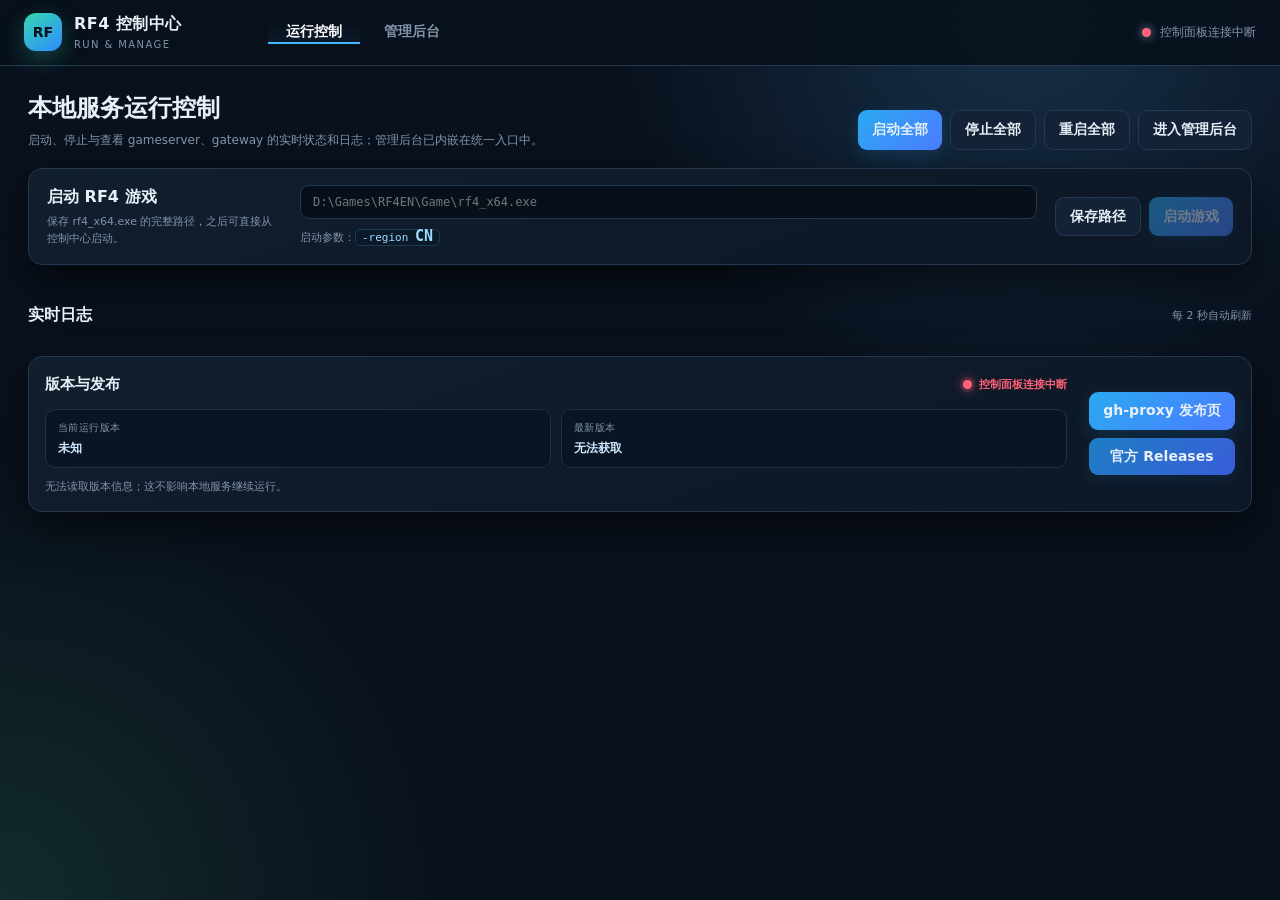
==== cmd/launcher/panel.html @ 3b02d95f "merge: 并入上游 origin/main@54e4fe1（v0.1.10 之后，299 提交） 上游新机制/官服口径优先，本地已验收改动保留： - 切鱼：删掉本地双实现，统一走上游材料槽扣鱼 +" ====
<!DOCTYPE html>
<html lang="zh-CN">
<head>
<meta charset="utf-8">
<meta name="viewport" content="width=device-width, initial-scale=1">
<title>RF4 控制中心</title>
<style>
:root{--bg:#09111d;--bg2:#0d1725;--panel:#111e2e;--panel2:#162638;--line:#24384f;--text:#e8f0f8;--muted:#8294aa;--accent:#42b8ff;--accent2:#37e2b0;--danger:#ff6178;--warn:#ffbb55;--ok:#54d98c;--shadow:0 18px 40px #0008}
*{box-sizing:border-box}html,body{height:100%}body{margin:0;overflow:hidden;background:radial-gradient(circle at 80% 0,#17314b 0,transparent 30%),radial-gradient(circle at 0 100%,#122b2a 0,transparent 28%),var(--bg);color:var(--text);font:14px/1.55 "Segoe UI","Microsoft YaHei",system-ui,sans-serif}
button{font:inherit;color:var(--text);cursor:pointer}.topbar{height:66px;display:flex;align-items:center;gap:24px;padding:0 24px;background:#08111ce8;border-bottom:1px solid var(--line);backdrop-filter:blur(16px);position:relative;z-index:2}.brand{display:flex;align-items:center;gap:12px;min-width:220px}.logo{width:38px;height:38px;border-radius:12px;background:linear-gradient(145deg,#35d7b0,#2f8cff);display:grid;place-items:center;font-weight:900;color:#06121d;box-shadow:0 8px 22px #35d7b044}.brand b{display:block;font-size:16px;letter-spacing:.03em}.brand span{display:block;color:var(--muted);font-size:10px;letter-spacing:.14em;text-transform:uppercase}.tabs{display:flex;align-items:center;gap:6px;align-self:stretch}.tabs button{border:0;border-bottom:2px solid transparent;background:transparent;color:var(--muted);padding:0 18px;font-weight:650}.tabs button:hover{color:var(--text);background:#122238}.tabs button.on{color:#fff;border-color:var(--accent);background:linear-gradient(180deg,transparent,#12223888)}.health{margin-left:auto;display:flex;align-items:center;gap:9px;color:var(--muted);font-size:12px}.dot{width:9px;height:9px;border-radius:50%;background:var(--danger);box-shadow:0 0 10px currentColor}.main{height:calc(100vh - 66px);min-height:0}.view{display:none;height:100%}.view.on{display:block}.control{overflow:auto;padding:24px 28px 48px}.hero{display:flex;justify-content:space-between;align-items:flex-end;gap:20px;margin-bottom:18px}.hero h1{font-size:24px;margin:0 0 4px}.hero p{margin:0;color:var(--muted);font-size:12px}.actions{display:flex;gap:8px;flex-wrap:wrap}.btn{border:1px solid var(--line);border-radius:9px;background:#132237;color:var(--text);text-decoration:none;padding:8px 14px;font-weight:650;transition:.16s}.btn:hover{border-color:var(--accent);transform:translateY(-1px)}.btn.pri{background:linear-gradient(135deg,#2aaaf1,#4b7bff);border:0;box-shadow:0 6px 18px #2aaaf12a}.btn.alt{background:linear-gradient(135deg,#1d7ec4,#3a5cd9);border:0;box-shadow:0 6px 18px #1d7ec422}.btn.bad{background:#3b1821;border-color:#6c2b3a;color:#ff9aac}.btn:disabled{opacity:.45;cursor:not-allowed;transform:none}.notice{margin:0 0 16px;padding:11px 14px;border:1px solid #70434b;border-radius:10px;background:#361a22;color:#ffc1cc}.grid{display:grid;grid-template-columns:repeat(3,minmax(0,1fr));gap:14px;margin-bottom:18px}.card{background:linear-gradient(160deg,var(--panel),var(--bg2));border:1px solid var(--line);border-radius:14px;padding:16px;box-shadow:var(--shadow)}.card-head{display:flex;align-items:center;justify-content:space-between;gap:10px}.card b{font-size:15px}.state{font-size:11px;padding:3px 9px;border-radius:999px;background:#26354a;color:#b8c8da}.state.running{background:#123a2e;color:var(--ok)}.state.starting,.state.backoff{background:#453515;color:var(--warn)}.state.stopped,.state.failed{background:#451c26;color:var(--danger)}.meta{color:var(--muted);font-size:11px;margin:8px 0 13px}.btns{display:flex;gap:6px}.btns button{flex:1;border:1px solid var(--line);background:#0a1421;border-radius:8px;padding:6px 8px;font-size:11px}.btns button:hover{border-color:var(--accent)}.logs-title{display:flex;justify-content:space-between;align-items:center;margin:20px 0 10px}.logs-title h2{font-size:16px;margin:0}.logs-title span{color:var(--muted);font-size:11px}.logs{display:grid;grid-template-columns:repeat(2,minmax(0,1fr));gap:12px}.log{min-width:0;background:#07101a;border:1px solid var(--line);border-radius:12px;overflow:hidden}.log h3{font-size:11px;color:var(--muted);padding:7px 10px;border-bottom:1px solid var(--line);font-family:Consolas,monospace}.log pre{height:220px;overflow:auto;padding:9px 10px;margin:0;font:11px/1.55 Consolas,monospace;white-space:pre-wrap;word-break:break-all;color:#b9c8d8}.game-launch{display:grid;grid-template-columns:minmax(180px,235px) minmax(0,1fr) auto;gap:12px 18px;align-items:center;margin-bottom:18px;padding:16px 18px}.game-copy h2{font-size:16px;margin:0 0 3px}.game-copy p{font-size:11px;color:var(--muted);margin:0}.game-editor{min-width:0;display:flex;flex-direction:column;gap:6px}.game-editor input{width:100%;background:#07101a;border:1px solid var(--line);border-radius:9px;color:var(--text);padding:9px 12px;font:12px Consolas,"Microsoft YaHei",monospace;outline:none}.game-editor input:focus{border-color:var(--accent);box-shadow:0 0 0 3px #42b8ff1e}.game-region{font-size:11px;color:var(--muted)}.game-region code{color:#9ed8ff;background:#0a1a29;border:1px solid #1d3b55;border-radius:5px;padding:1px 6px}.game-notice{grid-column:1/-1;padding:8px 11px;border-radius:8px;font-size:12px}.game-notice.ok{background:#123a2e;color:#6ff0b7;border:1px solid #1d5543}.game-notice.bad{background:#441d28;color:#ff91a1;border:1px solid #6b2a39}.admin-view{overflow:hidden;position:relative}.frame{display:none;width:100%;height:100%;border:0;background:#09111d}.frame.on{display:block}.admin-gate{position:absolute;inset:0;display:grid;place-items:center;padding:28px;background:radial-gradient(circle at 50% 15%,#17314b 0,transparent 34%),var(--bg)}.admin-gate.hidden{display:none}.gate-card{width:min(520px,100%);padding:30px;border:1px solid var(--line);border-radius:18px;background:linear-gradient(160deg,var(--panel),var(--bg2));box-shadow:var(--shadow);text-align:center}.gate-icon{width:58px;height:58px;margin:0 auto 16px;border-radius:18px;display:grid;place-items:center;background:#13283c;color:var(--accent);font-size:26px}.gate-card h2{margin:0 0 7px;font-size:20px}.gate-card p{margin:0 0 18px;color:var(--muted);font-size:13px}.muted{color:var(--muted)}.btns button.on{border-color:var(--accent2);color:var(--accent2);background:#0d2018;box-shadow:0 0 0 1px #37e2b055,0 0 14px #37e2b033}.state.hosts-local{background:#123a2e;color:var(--ok)}.state.hosts-official{background:#453515;color:var(--warn)}.state.hosts-unknown{background:#26354a;color:#b8c8da}.state.stale{background:#453515;color:var(--warn)}.card-stale{margin:-4px 0 12px;padding:7px 10px;border:1px solid #6b5320;border-radius:8px;background:#3a2b14;color:#ffd9a0;font-size:11px;line-height:1.55}.build{color:var(--muted);font-size:11px;margin:-4px 0 12px;font-family:Consolas,monospace;word-break:break-all}.build b{color:#9ed8ff;font-weight:650}.update-banner{display:flex;align-items:center;gap:12px;flex-wrap:wrap;margin:0 0 16px;padding:11px 14px;border:1px solid var(--accent);border-radius:10px;background:#0e2438;color:#bfe3ff;font-size:13px}.update-banner[hidden]{display:none}.update-banner.muted{border-color:var(--line);background:#101c2b;color:var(--muted)}.update-banner.warn{border-color:var(--warn);background:#3a2b14;color:#ffd9a0}.update-banner .update-actions{display:flex;gap:8px;margin-left:auto;align-items:center}.update-banner a{text-decoration:none;display:inline-block}#updateToast{position:fixed;right:20px;bottom:20px;z-index:50;max-width:380px;padding:14px 18px;border-radius:12px;background:#12283f;border:1px solid var(--accent);box-shadow:var(--shadow);color:#cfe9ff;font-size:13px;opacity:0;transform:translateY(8px);transition:.25s;pointer-events:none}#updateToast.on{opacity:1;transform:none}#updateToast.warn{border-color:var(--warn);background:#33270f;color:#ffd9a0}@media(max-width:980px){.brand{min-width:0}.brand span{display:none}.grid,.logs{grid-template-columns:1fr}.game-launch{grid-template-columns:1fr}.game-launch .actions{justify-content:flex-start}.control{padding:18px}.health span{display:none}.tabs button{padding:0 12px}.update-banner .update-actions{margin-left:0}}
</style>
<style>
.version-card{margin-top:18px;display:grid;grid-template-columns:minmax(0,1fr) auto;gap:22px;align-items:center}
.version-card .card-head{gap:14px}
.version-connection{display:inline-flex;align-items:center;gap:7px;font-size:11px;font-weight:650;color:var(--muted)}
.version-connection i{width:9px;height:9px;border-radius:50%;background:#65778d;box-shadow:0 0 0 3px #65778d1f;transition:.18s}
.version-connection.connected{color:var(--ok)}.version-connection.connected i{background:var(--ok);box-shadow:0 0 0 3px #54d98c22,0 0 10px #54d98c99}
.version-connection.checking{color:var(--warn)}.version-connection.checking i{background:var(--warn);box-shadow:0 0 0 3px #ffbb5522,0 0 10px #ffbb5599}
.version-connection.error{color:var(--danger)}.version-connection.error i{background:var(--danger);box-shadow:0 0 0 3px #ff617822,0 0 12px #ff6178cc}
.version-values{display:grid;grid-template-columns:repeat(2,minmax(0,1fr));gap:10px;margin-top:13px}
.version-value{min-width:0;padding:10px 12px;border:1px solid #1d3349;border-radius:10px;background:#091522}
.version-value span{display:block;color:var(--muted);font-size:10px;letter-spacing:.04em}
.version-value strong{display:block;margin-top:3px;overflow:hidden;text-overflow:ellipsis;white-space:nowrap;font:600 12px/1.5 Consolas,"Microsoft YaHei",monospace;color:#cfe9ff}
.version-note{margin-top:10px;color:var(--muted);font-size:11px;line-height:1.55}
.version-note.error{color:#ff9aac}.version-note.ok{color:#82dfb4}.version-note.checking{color:#e0be7c}
.version-links{display:flex;flex-direction:column;gap:8px;min-width:146px}.version-links a{text-align:center;text-decoration:none;white-space:nowrap}
@media(max-width:980px){.version-card{grid-template-columns:1fr}.version-links{flex-direction:row;flex-wrap:wrap}.version-links a{flex:1}.version-values{grid-template-columns:1fr}}
</style>
</head>
<body>
<header class="topbar">
  <div class="brand">
    <div class="logo">RF</div>
    <div><b>RF4 控制中心</b><span>Run &amp; Manage</span></div>
  </div>
  <nav class="tabs" role="tablist" aria-label="控制中心页面">
    <button id="tab-control" class="on" role="tab" aria-selected="true" onclick="showView('control')">运行控制</button>
    <button id="tab-admin" role="tab" aria-selected="false" onclick="showView('admin')">管理后台</button>
  </nav>
  <div class="health"><span class="dot" id="dot"></span><span id="healthText">正在读取服务状态…</span></div>
</header>

<main class="main">
  <section id="view-control" class="view control on" role="tabpanel">
    <div class="update-banner" id="updateBanner" hidden>
      <span id="updateText"></span>
      <span class="update-actions">
        <a class="btn pri" id="updateMirror" target="_blank" rel="noreferrer" hidden>加速下载</a>
        <a class="btn" id="updateDownload" target="_blank" rel="noreferrer" hidden>官方下载</a>
        <a class="btn" id="updatePreview" target="_blank" rel="noreferrer" hidden>最新预览版</a>
        <a class="btn" id="updateNotes" target="_blank" rel="noreferrer" hidden>更新说明</a>
        <button class="btn" id="updateDismissBtn" onclick="dismissUpdate()">本版本不再提醒</button>
      </span>
    </div>
    <div class="hero">
      <div>
        <h1>本地服务运行控制</h1>
        <p>启动、停止与查看 gameserver、gateway 的实时状态和日志；管理后台已内嵌在统一入口中。</p>
      </div>
      <div class="actions">
        <button class="btn pri" onclick="act('start','')">启动全部</button>
        <button class="btn" onclick="act('stop','')">停止全部</button>
        <button class="btn" onclick="act('restart','')">重启全部</button>
        <button class="btn" onclick="showView('admin')">进入管理后台</button>
      </div>
    </div>
    <div class="card game-launch">
      <div class="game-copy">
        <h2>启动 RF4 游戏</h2>
        <p>保存 rf4_x64.exe 的完整路径，之后可直接从控制中心启动。</p>
      </div>
      <div class="game-editor">
        <input id="gamePath" type="text" spellcheck="false" placeholder="D:\Games\RF4EN\Game\rf4_x64.exe" oninput="markGamePathDirty()" onkeydown="if(event.key==='Enter') saveGamePath()">
        <div class="game-region">启动参数：<code>-region <b id="gameRegion">CN</b></code></div>
      </div>
      <div class="actions">
        <button class="btn" id="gameSaveBtn" onclick="saveGamePath()">保存路径</button>
        <button class="btn pri" id="gameLaunchBtn" onclick="launchGame()" disabled>启动游戏</button>
      </div>
      <div class="game-notice" id="gameNotice" hidden></div>
    </div>
    <div id="lastError" class="notice" hidden></div>
    <div class="grid" id="cards"></div>
    <div class="logs-title"><h2>实时日志</h2><span>每 2 秒自动刷新</span></div>
    <div class="logs" id="logs"></div>
    <div class="card version-card" id="versionCard">
      <div>
        <div class="card-head">
          <b>版本与发布</b>
          <span class="version-connection" id="versionConnection"><i></i><span id="versionConnectionText">等待检测</span></span>
        </div>
        <div class="version-values">
          <div class="version-value"><span>当前运行版本</span><strong id="currentVersion">读取中…</strong></div>
          <div class="version-value"><span>最新版本</span><strong id="latestVersion">读取中…</strong></div>
        </div>
        <div class="version-note" id="versionNote">正在读取版本信息…</div>
      </div>
      <div class="version-links">
        <a class="btn pri" href="https://gh-proxy.com/https://github.com/OpenFisherCommunity/rf4_server_simulator/releases" target="_blank" rel="noreferrer">gh-proxy 发布页</a>
        <a class="btn alt" href="https://github.com/OpenFisherCommunity/rf4_server_simulator/releases" target="_blank" rel="noreferrer">官方 Releases</a>
      </div>
    </div>
  </section>

  <section id="view-admin" class="view admin-view" role="tabpanel">
    <div class="admin-gate" id="adminGate">
      <div class="gate-card">
        <div class="gate-icon">▣</div>
        <h2 id="gateTitle">管理后台尚未就绪</h2>
        <p id="gateText">正在读取管理后台初始化状态…</p>
        <button id="gateStart" class="btn pri" onclick="retryAdmin()" disabled>重试初始化</button>
      </div>
    </div>
    <iframe id="adminFrame" class="frame" title="RF4 管理后台" src="about:blank"></iframe>
  </section>
</main>

<script>
const NAMES = ["gameserver","gateway"];
const logState = {};
let logsReady = false;
let lastStatus = null;
let gamePathDirty = false;
let currentView = location.hash === "#admin" ? "admin" : "control";

function showView(name, updateHash=true){
  if(name !== "admin") name = "control";
  currentView = name;
  document.getElementById("view-control").classList.toggle("on", name === "control");
  document.getElementById("view-admin").classList.toggle("on", name === "admin");
  document.getElementById("tab-control").classList.toggle("on", name === "control");
  document.getElementById("tab-admin").classList.toggle("on", name === "admin");
  document.getElementById("tab-control").setAttribute("aria-selected", String(name === "control"));
  document.getElementById("tab-admin").setAttribute("aria-selected", String(name === "admin"));
  if(updateHash){
    const hash = name === "admin" ? "#admin" : "#control";
    if(location.hash !== hash) history.replaceState(null, "", hash);
  }
  syncAdminFrame();
}

async function refresh(){
  try{
    const st = await (await fetch("/api/status", {cache:"no-store"})).json();
    lastStatus = st;
    renderStatus(st);
    if(!logsReady){ renderLogs(); logsReady = true; }
    if(currentView === "control") for(const n of NAMES) pullLogs(n);
    syncAdminFrame();
  }catch(e){
    lastStatus = null;
    renderOffline();
  }
}

function renderStatus(st){
  renderVersionCard(st);
  renderUpdate(st.update);
  renderGameConfig(st);
  renderHosts(st);
  const procs = st.procs || [];
  const running = procs.filter(p => p.state === "running").length;
  setHealth(running, procs.length || 2);
  const err = document.getElementById("lastError");
  if(st.last_error){ err.hidden = false; err.textContent = "最近错误：" + st.last_error; }
  else err.hidden = true;
  let cards = document.getElementById("cards");
  if(!procs.length){
    cards.innerHTML = '<div class="card"><b>服务初始化中</b><div class="meta">首跑正在导入数据库和静态配置，请稍候。</div></div>' + hostsCard();
    renderHosts(st);
    return;
  }
  cards.innerHTML = procs.map(p => {
    const cls = ["running","starting","backoff","stopped","failed"].includes(p.state) ? p.state : "stopped";
    const zh = {running:"运行中",starting:"启动中",backoff:"等待重启",stopped:"已停止",failed:"失败"}[p.state] || p.state;
    return `<div class="card"><div class="card-head"><b>${p.name}</b><span class="state ${cls}">${zh}</span></div>
      <div class="meta">PID ${p.pid || "-"} · 重启 ${p.restarts || 0} 次 · 运行 ${Math.floor(p.uptime_s || 0)}s</div>
      <div class="build">自报版本 <b>${buildText(p)}</b></div>
      ${p.exe_changed ? `<div class="card-stale">⚠ 磁盘上的 ${p.name}.exe 已被替换，当前运行的仍是启动时那份；重启后才会切到新构建。</div>` : ""}
      <div class="btns"><button onclick="act('start','${p.name}')">启动</button><button onclick="act('stop','${p.name}')">停止</button><button onclick="act('restart','${p.name}')">重启</button></div></div>`;
  }).join("") + hostsCard();
  renderHosts(st);
}

// buildText 渲染子进程通过 /metrics 自报的构建身份。
// 读不到时明确写「未知」——「读不到」本身就是要暴露的信息，
// 不能反过来显示成「版本正常」。
function buildText(p){
  const b = p.running_build;
  if(!b || !b.version) return "未知";
  const src = b.source && b.source !== "unknown" ? " · " + shortSource(b.source) : "";
  return b.version + src;
}

// shortSource 把检出目录压成最后两段，避免面板被长路径撑破。
function shortSource(path){
  const parts = String(path).split(/[\\/]+/).filter(Boolean);
  return parts.slice(-2).join("/") || String(path);
}

function hostsCard(){
  return `<div class="card"><div class="card-head"><b>hosts 指向</b><span class="state hosts-unknown" id="hostsState">读取中…</span></div>
    <div class="meta">切换 api.rf4game.ru/com 的解析，游戏重新登录后生效。</div>
    <div class="btns"><button id="hostsLocalBtn" onclick="setHosts('local')">本地服务器</button><button id="hostsOfficialBtn" onclick="setHosts('official')">官方服务器</button></div></div>`;
}

// ---- 版本与发布卡片（只读信息，不参与本地服务操作）----
function formatVersionTime(value){
  if(!value) return "";
  const d = new Date(value);
  return Number.isNaN(d.getTime()) ? value : d.toLocaleString("zh-CN", {hour12:false});
}

function renderVersionCard(st){
  const currentEl = document.getElementById("currentVersion");
  const latestEl = document.getElementById("latestVersion");
  const connection = document.getElementById("versionConnection");
  const connectionText = document.getElementById("versionConnectionText");
  const note = document.getElementById("versionNote");
  if(!currentEl || !latestEl || !connection || !connectionText || !note) return;

  const offline = !st;
  const u = st && st.update;
  const health = st && st.update_status;
  const current = (st && st.current_version) || "未知";
  const latest = (u && u.latest_version) || "";
  note.removeAttribute("title");
  currentEl.textContent = current;
  currentEl.title = current;
  latestEl.textContent = latest || "读取中…";
  latestEl.title = latest;

  let mode = "waiting";
  let label = "等待检测";
  let noteText = "启动后会在后台检测最新版本，不影响本地服务操作。";
  let noteClass = "";

  if(offline){
    mode = "error";
    label = "控制面板连接中断";
    noteText = "无法读取版本信息；这不影响本地服务继续运行。";
  }else if(health && health.checking){
    mode = "checking";
    label = "正在检测";
    noteText = "正在连接更新服务器，服务启停、日志和其他功能不受影响。";
  }else if(health && health.connected){
    mode = "connected";
    label = "已连接";
    if(u && u.available){
      const channel = u.channel === "preview" ? "预览版" : u.channel === "stable" ? "正式版" : "版本";
      noteText = `发现${channel}新版本，可继续使用当前版本，或前往发布页下载。`;
    }else{
      noteText = u ? "当前已是最新版本。" : "更新服务已连接。";
    }
    if(health.checked_at) noteText += ` 检测时间：${formatVersionTime(health.checked_at)}`;
    noteClass = "ok";
  }else if(health && health.error){
    mode = "error";
    label = "连接失败";
    noteText = latest
      ? "连接失败，显示上次成功检测到的最新版本；不影响启动、停止、日志等本地功能，后台会自动重试。"
      : "无法连接更新服务器，暂时获取不到最新版本；不影响启动、停止、日志等本地功能，后台会自动重试。";
    note.title = health.error;
    noteClass = "error";
  }else if(u){
    // 兼容旧版 /api/status：只有 update 结果、没有检测健康状态时按已连接处理。
    mode = "connected";
    label = "已连接";
    noteText = u.available ? "发现新版本，可前往发布页下载。" : "当前已是最新版本。";
    noteClass = "ok";
  }

  if(!latest) latestEl.textContent = mode === "connected" ? "暂无发布信息" : mode === "error" ? "无法获取" : "读取中…";
  connection.className = "version-connection " + mode;
  connectionText.textContent = label;
  note.className = "version-note " + noteClass;
  note.textContent = noteText;
}

// ---- 版本更新提示（数据来自 /api/status.update，由 launcher 后台检测）----
let updatePopped = false;

function renderUpdate(u){
  const el = document.getElementById("updateBanner");
  if(!u || !u.available){ el.hidden = true; return; }
  el.hidden = false;
  el.classList.toggle("muted", u.channel === "preview" && !u.forced);
  el.classList.toggle("warn", !!u.forced);
  document.getElementById("updateText").textContent = u.forced
    ? `当前版本过旧（${u.current_version}），建议尽快升级到 ${u.latest_version}`
    : `发现新版本 ${u.latest_version}（当前 ${u.current_version}）`;
  const safe = v => typeof v === "string" && (v.startsWith("https://github.com/") || v.startsWith("https://gh-proxy.com/https://github.com/")) ? v : "";
  const setLink = (id, url, label) => {
    const a = document.getElementById(id);
    if(!a) return;
    if(safe(url)){ a.href = url; if(label) a.textContent = label; a.hidden = false; } else { a.removeAttribute("href"); a.hidden = true; }
  };
  setLink("updateMirror", u.download_mirror_url, "加速下载");
  setLink("updateDownload", u.download_url, "官方下载");
  // preview 用户自身就在 preview 通道，不重复给"最新预览版"入口。
  setLink("updatePreview", u.channel === "preview" ? "" : u.preview_download_mirror,
    u.preview_version ? `最新预览版 ${u.preview_version}` : "最新预览版");
  setLink("updateNotes", u.notes_url);
  document.getElementById("updateDismissBtn").hidden = !!u.forced;
  if(!updatePopped){
    updatePopped = true;
    showUpdateToast(u.forced
      ? `发现重要更新：${u.latest_version}，当前 ${u.current_version}，建议尽快升级`
      : `发现新版本 ${u.latest_version}，点击控制中心横幅查看详情`);
  }
}

function showUpdateToast(text){
  let t = document.getElementById("updateToast");
  if(!t){
    t = document.createElement("div");
    t.id = "updateToast";
    document.body.appendChild(t);
  }
  const st = lastStatus && lastStatus.update;
  t.classList.toggle("warn", !!(st && st.forced));
  t.textContent = text;
  t.classList.add("on");
  clearTimeout(t._timer);
  t._timer = setTimeout(() => t.classList.remove("on"), 12000);
}

async function dismissUpdate(){
  const st = lastStatus && lastStatus.update;
  if(!st || !st.latest_version) return;
  try{
    const r = await fetch("/api/update/dismiss", {
      method:"POST",
      headers:{"Content-Type":"application/json"},
      body:JSON.stringify({version:st.latest_version})
    });
    if(!r.ok) throw new Error(await readAPIError(r, "操作失败"));
    await refresh();
  }catch(e){
    alert(e.message || String(e));
  }
}

function renderHosts(st){
  const mode = (st && st.hosts) || "unknown";
  const el = document.getElementById("hostsState");
  if(!el) return;
  el.textContent = {local:"本地服务器",official:"官方服务器",unknown:"未知"}[mode];
  el.className = "state hosts-" + mode;
  const lb = document.getElementById("hostsLocalBtn"), ob = document.getElementById("hostsOfficialBtn");
  if(lb) lb.classList.toggle("on", mode === "local");
  if(ob) ob.classList.toggle("on", mode === "official");
}

async function setHosts(mode){
  const btns = [document.getElementById("hostsLocalBtn"), document.getElementById("hostsOfficialBtn")];
  btns.forEach(b => b.disabled = true);
  try{
    const r = await fetch(`/api/hosts?mode=${mode}`, {method:"POST"});
    if(!r.ok) throw new Error(await readAPIError(r, "切换失败"));
    await refresh();
  }catch(e){
    alert(e.message || String(e));
  }finally{
    btns.forEach(b => b.disabled = false);
  }
}

function renderOffline(){
  document.getElementById("healthText").textContent = "控制面板连接中断";
  document.getElementById("dot").style.background = "var(--danger)";
  renderVersionCard(null);
}

function setHealth(running, total){
  const dot = document.getElementById("dot");
  dot.style.background = running === total && total > 0 ? "var(--ok)" : running > 0 ? "var(--warn)" : "var(--danger)";
  document.getElementById("healthText").textContent = running === total && total > 0 ? "全部服务运行中" : `${running}/${total} 服务运行中`;
}

function renderGameConfig(st){
  const input = document.getElementById("gamePath");
  if(!gamePathDirty && document.activeElement !== input){
    input.value = st.game_path || "";
  }
  document.getElementById("gameRegion").textContent = st.game_region || "CN";
  updateGameButtons();
}

function markGamePathDirty(){
  gamePathDirty = true;
  updateGameButtons();
}

function updateGameButtons(){
  const input = document.getElementById("gamePath");
  const launch = document.getElementById("gameLaunchBtn");
  if(launch) launch.disabled = !input || !input.value.trim();
}

function setGameNotice(message, type=""){
  const el = document.getElementById("gameNotice");
  if(!message){ el.hidden = true; el.textContent = ""; el.className = "game-notice"; return; }
  el.hidden = false;
  el.textContent = message;
  el.className = "game-notice " + type;
}

async function readAPIError(r, fallback){
  try{ return (await r.json()).error || fallback; }catch(e){ return fallback; }
}

async function saveGamePath(silent=false){
  const input = document.getElementById("gamePath");
  const path = input.value.trim();
  if(!path){
    setGameNotice("请先填写 rf4_x64.exe 的完整路径", "bad");
    return false;
  }
  const saveBtn = document.getElementById("gameSaveBtn");
  saveBtn.disabled = true;
  try{
    const r = await fetch("/api/game/config", {
      method:"POST",
      headers:{"Content-Type":"application/json"},
      body:JSON.stringify({path})
    });
    if(!r.ok) throw new Error(await readAPIError(r, "保存失败"));
    const data = await r.json();
    input.value = data.path;
    document.getElementById("gameRegion").textContent = data.region || "CN";
    gamePathDirty = false;
    if(!silent) setGameNotice("路径已保存到配置文件", "ok");
    return true;
  }catch(e){
    setGameNotice(e.message || String(e), "bad");
    return false;
  }finally{
    saveBtn.disabled = false;
    updateGameButtons();
  }
}

async function launchGame(){
  const launchBtn = document.getElementById("gameLaunchBtn");
  launchBtn.disabled = true;
  const oldText = launchBtn.textContent;
  launchBtn.textContent = "启动中…";
  try{
    if(gamePathDirty && !(await saveGamePath(true))) return;
    const r = await fetch("/api/game/launch", {
      method:"POST",
      headers:{"Content-Type":"application/json"},
      body:"{}"
    });
    if(!r.ok) throw new Error(await readAPIError(r, "启动失败"));
    const data = await r.json();
    setGameNotice(`已启动 rf4_x64.exe（-region ${data.region || "CN"}）`, "ok");
  }catch(e){
    setGameNotice(e.message || String(e), "bad");
  }finally{
    launchBtn.textContent = oldText;
    updateGameButtons();
  }
}

function syncAdminFrame(){
  const frame = document.getElementById("adminFrame");
  const gate = document.getElementById("adminGate");
  const title = document.getElementById("gateTitle");
  const text = document.getElementById("gateText");
  const start = document.getElementById("gateStart");
  const ready = !!(lastStatus && lastStatus.admin_ready);
  if(ready){
    gate.classList.add("hidden");
    frame.classList.add("on");
    if(frame.dataset.loaded !== "1"){
      frame.dataset.loaded = "1";
      frame.src = "/admin/";
    }
    return;
  }
  if(frame.dataset.loaded === "1"){
    frame.dataset.loaded = "0";
    frame.src = "about:blank";
  }
  gate.classList.remove("hidden");
  frame.classList.remove("on");
  start.textContent = "重试初始化";
  if(!lastStatus){
    title.textContent = "正在连接控制面板";
    text.textContent = "读取状态后会自动加载内嵌管理后台。";
    start.disabled = true;
    return;
  }
  if(lastStatus.admin_error){
    title.textContent = "管理后台初始化失败";
    text.textContent = lastStatus.admin_error;
    start.disabled = false;
    return;
  }
  title.textContent = "管理后台正在初始化";
  text.textContent = "数据库迁移和管理员凭据同步完成后会自动加载。";
  start.disabled = true;
}

function renderLogs(){
  const root = document.getElementById("logs");
  root.innerHTML = NAMES.map(n => `<div class="log"><h3>${n}.log</h3><pre id="log-${n}"></pre></div>`).join("");
  NAMES.forEach(n => { logState[n] = {next:0, el:document.getElementById("log-"+n)}; });
}

async function pullLogs(name){
  const slot = logState[name];
  if(!slot) return;
  try{
    const r = await (await fetch(`/api/logs?name=${name}&since=${slot.next}`, {cache:"no-store"})).json();
    if(r.lines && r.lines.length){
      slot.el.textContent = (slot.el.textContent + "\n" + r.lines.join("\n")).split("\n").slice(-400).join("\n");
      slot.el.scrollTop = slot.el.scrollHeight;
    }
    slot.next = r.next || slot.next;
  }catch(e){}
}

async function act(action, name){
  try{
    const r = await fetch(`/api/${action}?name=${encodeURIComponent(name)}`, {method:"POST"});
    if(!r.ok){
      let msg = "操作失败";
      try{ msg = (await r.json()).error || msg; }catch(e){}
      throw new Error(msg);
    }
    setTimeout(refresh, 500);
  }catch(e){
    alert(e.message || String(e));
  }
}

async function retryAdmin(){
  const btn = document.getElementById("gateStart");
  btn.disabled = true;
  btn.textContent = "初始化中…";
  try{
    const r = await fetch("/api/admin/retry", {method:"POST"});
    if(!r.ok){
      let msg = "初始化失败";
      try{ msg = (await r.json()).error || msg; }catch(e){}
      throw new Error(msg);
    }
    await refresh();
  }catch(e){
    alert(e.message || String(e));
  }finally{
    btn.textContent = "重试初始化";
    syncAdminFrame();
  }
}

window.addEventListener("hashchange", () => showView(location.hash === "#admin" ? "admin" : "control", false));
showView(currentView, false);
refresh();
setInterval(refresh, 2000);
</script>
</body>
</html>
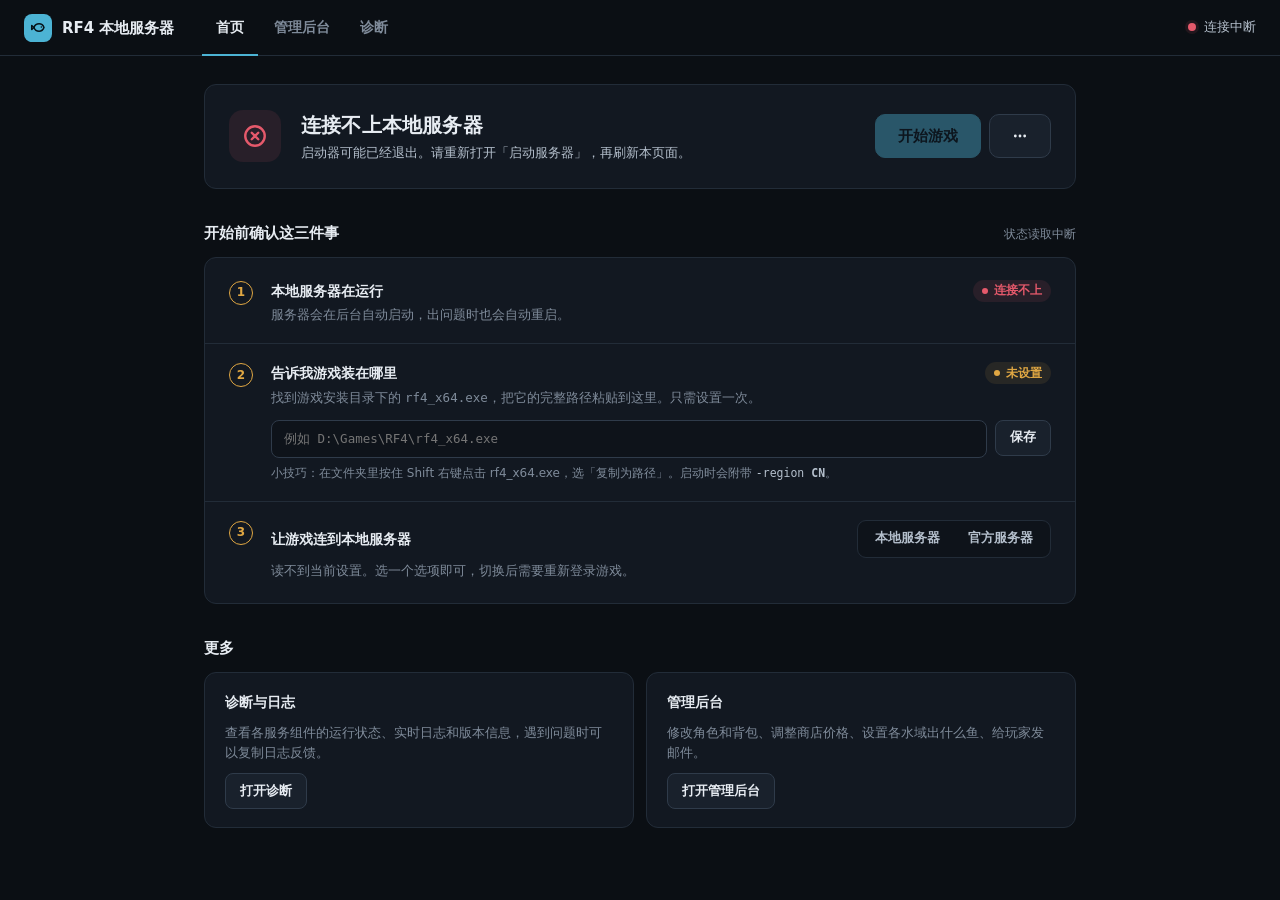
==== commit 075cbf6f: "merge: 合入上游 v0.1.11（本地定制为主，只补缺漏） 上游正式版 v0.1.11（tag 指向 fb74b91，2026-11-23 快照），共 83 个提交并入。  冲突处理： - in" ====
--- a/cmd/launcher/panel.html
+++ b/cmd/launcher/panel.html
@@ -3,154 +3,451 @@
 <head>
 <meta charset="utf-8">
 <meta name="viewport" content="width=device-width, initial-scale=1">
-<title>RF4 控制中心</title>
+<title>RF4 本地服务器</title>
 <style>
-:root{--bg:#09111d;--bg2:#0d1725;--panel:#111e2e;--panel2:#162638;--line:#24384f;--text:#e8f0f8;--muted:#8294aa;--accent:#42b8ff;--accent2:#37e2b0;--danger:#ff6178;--warn:#ffbb55;--ok:#54d98c;--shadow:0 18px 40px #0008}
-*{box-sizing:border-box}html,body{height:100%}body{margin:0;overflow:hidden;background:radial-gradient(circle at 80% 0,#17314b 0,transparent 30%),radial-gradient(circle at 0 100%,#122b2a 0,transparent 28%),var(--bg);color:var(--text);font:14px/1.55 "Segoe UI","Microsoft YaHei",system-ui,sans-serif}
-button{font:inherit;color:var(--text);cursor:pointer}.topbar{height:66px;display:flex;align-items:center;gap:24px;padding:0 24px;background:#08111ce8;border-bottom:1px solid var(--line);backdrop-filter:blur(16px);position:relative;z-index:2}.brand{display:flex;align-items:center;gap:12px;min-width:220px}.logo{width:38px;height:38px;border-radius:12px;background:linear-gradient(145deg,#35d7b0,#2f8cff);display:grid;place-items:center;font-weight:900;color:#06121d;box-shadow:0 8px 22px #35d7b044}.brand b{display:block;font-size:16px;letter-spacing:.03em}.brand span{display:block;color:var(--muted);font-size:10px;letter-spacing:.14em;text-transform:uppercase}.tabs{display:flex;align-items:center;gap:6px;align-self:stretch}.tabs button{border:0;border-bottom:2px solid transparent;background:transparent;color:var(--muted);padding:0 18px;font-weight:650}.tabs button:hover{color:var(--text);background:#122238}.tabs button.on{color:#fff;border-color:var(--accent);background:linear-gradient(180deg,transparent,#12223888)}.health{margin-left:auto;display:flex;align-items:center;gap:9px;color:var(--muted);font-size:12px}.dot{width:9px;height:9px;border-radius:50%;background:var(--danger);box-shadow:0 0 10px currentColor}.main{height:calc(100vh - 66px);min-height:0}.view{display:none;height:100%}.view.on{display:block}.control{overflow:auto;padding:24px 28px 48px}.hero{display:flex;justify-content:space-between;align-items:flex-end;gap:20px;margin-bottom:18px}.hero h1{font-size:24px;margin:0 0 4px}.hero p{margin:0;color:var(--muted);font-size:12px}.actions{display:flex;gap:8px;flex-wrap:wrap}.btn{border:1px solid var(--line);border-radius:9px;background:#132237;color:var(--text);text-decoration:none;padding:8px 14px;font-weight:650;transition:.16s}.btn:hover{border-color:var(--accent);transform:translateY(-1px)}.btn.pri{background:linear-gradient(135deg,#2aaaf1,#4b7bff);border:0;box-shadow:0 6px 18px #2aaaf12a}.btn.alt{background:linear-gradient(135deg,#1d7ec4,#3a5cd9);border:0;box-shadow:0 6px 18px #1d7ec422}.btn.bad{background:#3b1821;border-color:#6c2b3a;color:#ff9aac}.btn:disabled{opacity:.45;cursor:not-allowed;transform:none}.notice{margin:0 0 16px;padding:11px 14px;border:1px solid #70434b;border-radius:10px;background:#361a22;color:#ffc1cc}.grid{display:grid;grid-template-columns:repeat(3,minmax(0,1fr));gap:14px;margin-bottom:18px}.card{background:linear-gradient(160deg,var(--panel),var(--bg2));border:1px solid var(--line);border-radius:14px;padding:16px;box-shadow:var(--shadow)}.card-head{display:flex;align-items:center;justify-content:space-between;gap:10px}.card b{font-size:15px}.state{font-size:11px;padding:3px 9px;border-radius:999px;background:#26354a;color:#b8c8da}.state.running{background:#123a2e;color:var(--ok)}.state.starting,.state.backoff{background:#453515;color:var(--warn)}.state.stopped,.state.failed{background:#451c26;color:var(--danger)}.meta{color:var(--muted);font-size:11px;margin:8px 0 13px}.btns{display:flex;gap:6px}.btns button{flex:1;border:1px solid var(--line);background:#0a1421;border-radius:8px;padding:6px 8px;font-size:11px}.btns button:hover{border-color:var(--accent)}.logs-title{display:flex;justify-content:space-between;align-items:center;margin:20px 0 10px}.logs-title h2{font-size:16px;margin:0}.logs-title span{color:var(--muted);font-size:11px}.logs{display:grid;grid-template-columns:repeat(2,minmax(0,1fr));gap:12px}.log{min-width:0;background:#07101a;border:1px solid var(--line);border-radius:12px;overflow:hidden}.log h3{font-size:11px;color:var(--muted);padding:7px 10px;border-bottom:1px solid var(--line);font-family:Consolas,monospace}.log pre{height:220px;overflow:auto;padding:9px 10px;margin:0;font:11px/1.55 Consolas,monospace;white-space:pre-wrap;word-break:break-all;color:#b9c8d8}.game-launch{display:grid;grid-template-columns:minmax(180px,235px) minmax(0,1fr) auto;gap:12px 18px;align-items:center;margin-bottom:18px;padding:16px 18px}.game-copy h2{font-size:16px;margin:0 0 3px}.game-copy p{font-size:11px;color:var(--muted);margin:0}.game-editor{min-width:0;display:flex;flex-direction:column;gap:6px}.game-editor input{width:100%;background:#07101a;border:1px solid var(--line);border-radius:9px;color:var(--text);padding:9px 12px;font:12px Consolas,"Microsoft YaHei",monospace;outline:none}.game-editor input:focus{border-color:var(--accent);box-shadow:0 0 0 3px #42b8ff1e}.game-region{font-size:11px;color:var(--muted)}.game-region code{color:#9ed8ff;background:#0a1a29;border:1px solid #1d3b55;border-radius:5px;padding:1px 6px}.game-notice{grid-column:1/-1;padding:8px 11px;border-radius:8px;font-size:12px}.game-notice.ok{background:#123a2e;color:#6ff0b7;border:1px solid #1d5543}.game-notice.bad{background:#441d28;color:#ff91a1;border:1px solid #6b2a39}.admin-view{overflow:hidden;position:relative}.frame{display:none;width:100%;height:100%;border:0;background:#09111d}.frame.on{display:block}.admin-gate{position:absolute;inset:0;display:grid;place-items:center;padding:28px;background:radial-gradient(circle at 50% 15%,#17314b 0,transparent 34%),var(--bg)}.admin-gate.hidden{display:none}.gate-card{width:min(520px,100%);padding:30px;border:1px solid var(--line);border-radius:18px;background:linear-gradient(160deg,var(--panel),var(--bg2));box-shadow:var(--shadow);text-align:center}.gate-icon{width:58px;height:58px;margin:0 auto 16px;border-radius:18px;display:grid;place-items:center;background:#13283c;color:var(--accent);font-size:26px}.gate-card h2{margin:0 0 7px;font-size:20px}.gate-card p{margin:0 0 18px;color:var(--muted);font-size:13px}.muted{color:var(--muted)}.btns button.on{border-color:var(--accent2);color:var(--accent2);background:#0d2018;box-shadow:0 0 0 1px #37e2b055,0 0 14px #37e2b033}.state.hosts-local{background:#123a2e;color:var(--ok)}.state.hosts-official{background:#453515;color:var(--warn)}.state.hosts-unknown{background:#26354a;color:#b8c8da}.state.stale{background:#453515;color:var(--warn)}.card-stale{margin:-4px 0 12px;padding:7px 10px;border:1px solid #6b5320;border-radius:8px;background:#3a2b14;color:#ffd9a0;font-size:11px;line-height:1.55}.build{color:var(--muted);font-size:11px;margin:-4px 0 12px;font-family:Consolas,monospace;word-break:break-all}.build b{color:#9ed8ff;font-weight:650}.update-banner{display:flex;align-items:center;gap:12px;flex-wrap:wrap;margin:0 0 16px;padding:11px 14px;border:1px solid var(--accent);border-radius:10px;background:#0e2438;color:#bfe3ff;font-size:13px}.update-banner[hidden]{display:none}.update-banner.muted{border-color:var(--line);background:#101c2b;color:var(--muted)}.update-banner.warn{border-color:var(--warn);background:#3a2b14;color:#ffd9a0}.update-banner .update-actions{display:flex;gap:8px;margin-left:auto;align-items:center}.update-banner a{text-decoration:none;display:inline-block}#updateToast{position:fixed;right:20px;bottom:20px;z-index:50;max-width:380px;padding:14px 18px;border-radius:12px;background:#12283f;border:1px solid var(--accent);box-shadow:var(--shadow);color:#cfe9ff;font-size:13px;opacity:0;transform:translateY(8px);transition:.25s;pointer-events:none}#updateToast.on{opacity:1;transform:none}#updateToast.warn{border-color:var(--warn);background:#33270f;color:#ffd9a0}@media(max-width:980px){.brand{min-width:0}.brand span{display:none}.grid,.logs{grid-template-columns:1fr}.game-launch{grid-template-columns:1fr}.game-launch .actions{justify-content:flex-start}.control{padding:18px}.health span{display:none}.tabs button{padding:0 12px}.update-banner .update-actions{margin-left:0}}
-</style>
-<style>
-.version-card{margin-top:18px;display:grid;grid-template-columns:minmax(0,1fr) auto;gap:22px;align-items:center}
-.version-card .card-head{gap:14px}
-.version-connection{display:inline-flex;align-items:center;gap:7px;font-size:11px;font-weight:650;color:var(--muted)}
-.version-connection i{width:9px;height:9px;border-radius:50%;background:#65778d;box-shadow:0 0 0 3px #65778d1f;transition:.18s}
-.version-connection.connected{color:var(--ok)}.version-connection.connected i{background:var(--ok);box-shadow:0 0 0 3px #54d98c22,0 0 10px #54d98c99}
-.version-connection.checking{color:var(--warn)}.version-connection.checking i{background:var(--warn);box-shadow:0 0 0 3px #ffbb5522,0 0 10px #ffbb5599}
-.version-connection.error{color:var(--danger)}.version-connection.error i{background:var(--danger);box-shadow:0 0 0 3px #ff617822,0 0 12px #ff6178cc}
-.version-values{display:grid;grid-template-columns:repeat(2,minmax(0,1fr));gap:10px;margin-top:13px}
-.version-value{min-width:0;padding:10px 12px;border:1px solid #1d3349;border-radius:10px;background:#091522}
-.version-value span{display:block;color:var(--muted);font-size:10px;letter-spacing:.04em}
-.version-value strong{display:block;margin-top:3px;overflow:hidden;text-overflow:ellipsis;white-space:nowrap;font:600 12px/1.5 Consolas,"Microsoft YaHei",monospace;color:#cfe9ff}
-.version-note{margin-top:10px;color:var(--muted);font-size:11px;line-height:1.55}
-.version-note.error{color:#ff9aac}.version-note.ok{color:#82dfb4}.version-note.checking{color:#e0be7c}
-.version-links{display:flex;flex-direction:column;gap:8px;min-width:146px}.version-links a{text-align:center;text-decoration:none;white-space:nowrap}
-@media(max-width:980px){.version-card{grid-template-columns:1fr}.version-links{flex-direction:row;flex-wrap:wrap}.version-links a{flex:1}.version-values{grid-template-columns:1fr}}
+:root{
+  --bg:#0b0f14;--surface:#121821;--surface-2:#0e131a;--surface-3:#19212c;
+  --line:#222c38;--line-strong:#2f3b4a;
+  --text:#e7ecf2;--text-2:#b4bfcc;--muted:#7f8b9a;
+  --accent:#4cb3d4;--accent-ink:#06131a;--accent-soft:#4cb3d41a;
+  --ok:#3fbf7f;--ok-soft:#3fbf7f1a;--warn:#e0a743;--warn-soft:#e0a7431a;--bad:#e5596b;--bad-soft:#e5596b1a;
+  --r:12px;--r-sm:8px;
+  --mono:"Cascadia Mono",Consolas,"Microsoft YaHei",monospace;
+}
+*{box-sizing:border-box}
+html,body{height:100%}
+body{margin:0;overflow:hidden;background:var(--bg);color:var(--text);font:14px/1.6 "Segoe UI","Microsoft YaHei UI","Microsoft YaHei",system-ui,sans-serif;-webkit-font-smoothing:antialiased}
+button,input{font:inherit;color:inherit}
+button{cursor:pointer}
+a{color:var(--accent)}
+[hidden]{display:none!important}
+
+/* 顶栏 */
+.topbar{height:56px;display:flex;align-items:center;gap:28px;padding:0 24px;border-bottom:1px solid var(--line);background:var(--bg)}
+.brand{display:flex;align-items:center;gap:10px;font-weight:650;font-size:15px;white-space:nowrap}
+.brand-mark{width:28px;height:28px;border-radius:8px;display:grid;place-items:center;background:var(--accent);color:var(--accent-ink)}
+.brand-mark svg{width:17px;height:17px}
+.tabs{display:flex;gap:2px;align-self:stretch}
+.tabs button{border:0;background:none;color:var(--muted);padding:0 14px;font-weight:600;border-bottom:2px solid transparent;margin-bottom:-1px}
+.tabs button:hover{color:var(--text)}
+.tabs button.on{color:var(--text);border-bottom-color:var(--accent)}
+.health{margin-left:auto;display:flex;align-items:center;gap:8px;font-size:13px;color:var(--text-2);white-space:nowrap}
+.dot{width:8px;height:8px;border-radius:50%;background:var(--muted);flex:none}
+.dot.ok{background:var(--ok);box-shadow:0 0 0 3px var(--ok-soft)}
+.dot.warn{background:var(--warn);box-shadow:0 0 0 3px var(--warn-soft)}
+.dot.bad{background:var(--bad);box-shadow:0 0 0 3px var(--bad-soft)}
+
+.main{height:calc(100vh - 56px)}
+.view{display:none;height:100%}
+.view.on{display:block}
+.scroll{overflow:auto}
+.page{max-width:920px;margin:0 auto;padding:28px 24px 56px}
+
+/* 通用组件 */
+.btn{display:inline-flex;align-items:center;justify-content:center;gap:6px;height:36px;padding:0 14px;border-radius:var(--r-sm);border:1px solid var(--line-strong);background:var(--surface-3);color:var(--text);font-weight:600;font-size:13px;text-decoration:none;white-space:nowrap;transition:background .15s,border-color .15s}
+.btn:hover{border-color:#41505f;background:#1e2733}
+.btn.pri{background:var(--accent);border-color:var(--accent);color:var(--accent-ink)}
+.btn.pri:hover{background:#63c1df;border-color:#63c1df}
+.btn.alt{background:transparent;border-color:var(--line-strong);color:var(--text-2)}
+.btn.alt:hover{color:var(--text);background:var(--surface-3)}
+.btn.ghost{background:transparent;border-color:transparent;color:var(--text-2)}
+.btn.ghost:hover{background:var(--surface-3);color:var(--text)}
+.btn.danger{color:#f08a97}
+.btn.lg{height:44px;padding:0 22px;font-size:15px;border-radius:10px}
+.btn.sm{height:30px;padding:0 10px;font-size:12px}
+.btn:disabled{opacity:.4;cursor:not-allowed}
+.card{background:var(--surface);border:1px solid var(--line);border-radius:var(--r)}
+.section-title{display:flex;align-items:baseline;justify-content:space-between;gap:12px;margin:32px 0 12px}
+.section-title h2{margin:0;font-size:15px;font-weight:650}
+.section-title span{font-size:12px;color:var(--muted)}
+.muted{color:var(--muted)}
+.pill{display:inline-flex;align-items:center;gap:6px;height:22px;padding:0 9px;border-radius:999px;font-size:12px;font-weight:600;background:var(--surface-3);color:var(--text-2);white-space:nowrap}
+.pill::before{content:"";width:6px;height:6px;border-radius:50%;background:currentColor}
+.pill.ok{background:var(--ok-soft);color:var(--ok)}
+.pill.warn{background:var(--warn-soft);color:var(--warn)}
+.pill.bad{background:var(--bad-soft);color:var(--bad)}
+.pill.idle{color:var(--muted)}
+input[type=text]{width:100%;height:38px;padding:0 12px;border-radius:var(--r-sm);border:1px solid var(--line-strong);background:var(--surface-2);outline:none;font-family:var(--mono);font-size:12.5px}
+input[type=text]:focus{border-color:var(--accent);box-shadow:0 0 0 3px var(--accent-soft)}
+.notice{display:flex;gap:10px;align-items:flex-start;padding:12px 14px;border-radius:10px;font-size:13px;border:1px solid}
+.notice.bad{background:var(--bad-soft);border-color:#e5596b44;color:#f3b3bb}
+.notice.warn{background:var(--warn-soft);border-color:#e0a74344;color:#efd09a}
+.notice.ok{background:var(--ok-soft);border-color:#3fbf7f44;color:#9fe0bf}
+.notice.info{background:var(--accent-soft);border-color:#4cb3d444;color:#b5e0ee}
+.notice .grow{flex:1;min-width:0;overflow-wrap:anywhere}
+
+/* 更新提示 */
+.update-banner{display:flex;align-items:center;gap:12px;flex-wrap:wrap;margin-bottom:20px;padding:12px 14px;border-radius:10px;border:1px solid #4cb3d455;background:var(--accent-soft);color:#cfeaf4;font-size:13px}
+.update-banner.muted{border-color:var(--line);background:var(--surface);color:var(--text-2)}
+.update-banner.warn{border-color:#e0a74366;background:var(--warn-soft);color:#efd09a}
+.update-banner .update-actions{display:flex;gap:6px;margin-left:auto;flex-wrap:wrap}
+
+/* 首页：状态主卡 */
+.hero{display:flex;align-items:center;gap:20px;padding:24px}
+.hero-icon{width:52px;height:52px;border-radius:14px;display:grid;place-items:center;flex:none;background:var(--surface-3);color:var(--muted)}
+.hero-icon svg{width:26px;height:26px}
+.hero[data-tone=ok] .hero-icon{background:var(--ok-soft);color:var(--ok)}
+.hero[data-tone=warn] .hero-icon{background:var(--warn-soft);color:var(--warn)}
+.hero[data-tone=bad] .hero-icon{background:var(--bad-soft);color:var(--bad)}
+.hero[data-tone=busy] .hero-icon svg{animation:spin 1.2s linear infinite}
+@keyframes spin{to{transform:rotate(360deg)}}
+.hero-copy{flex:1;min-width:0}
+.hero-copy h1{margin:0;font-size:20px;font-weight:650;letter-spacing:.01em}
+.hero-copy p{margin:2px 0 0;color:var(--text-2);font-size:13px}
+.hero-actions{display:flex;gap:8px;align-items:center;flex-wrap:wrap;justify-content:flex-end}
+.menu{position:relative}
+.menu-list{position:absolute;right:0;top:calc(100% + 6px);z-index:10;min-width:160px;padding:4px;background:var(--surface-3);border:1px solid var(--line-strong);border-radius:10px;box-shadow:0 12px 32px #0009}
+.menu-list button{display:block;width:100%;text-align:left;border:0;background:none;padding:8px 10px;border-radius:6px;font-size:13px;color:var(--text)}
+.menu-list button:hover{background:#26303d}
+.menu-list button.danger{color:#f08a97}
+.game-msg{margin-top:12px}
+
+/* 首页：准备清单 */
+.steps{padding:4px 0}
+.step{display:grid;grid-template-columns:28px minmax(0,1fr);gap:14px;padding:18px 24px;border-top:1px solid var(--line)}
+.step:first-child{border-top:0}
+.step-mark{width:24px;height:24px;border-radius:50%;display:grid;place-items:center;font-size:12px;font-weight:700;border:1.5px solid var(--line-strong);color:var(--muted);margin-top:1px}
+.step.done .step-mark{background:var(--ok);border-color:var(--ok);color:#06150d}
+.step.todo .step-mark{border-color:var(--warn);color:var(--warn)}
+.step-mark svg{width:13px;height:13px}
+.step-head{display:flex;align-items:center;justify-content:space-between;gap:12px;flex-wrap:wrap}
+.step-head b{font-size:14px;font-weight:600}
+.step-desc{margin:3px 0 0;font-size:12.5px;color:var(--muted)}
+.step-body{margin-top:12px}
+.path-row{display:flex;gap:8px}
+.path-hint{margin-top:6px;font-size:12px;color:var(--muted)}
+.path-hint code{font-family:var(--mono);font-size:11.5px;color:var(--text-2)}
+.seg{display:inline-flex;padding:3px;border-radius:9px;background:var(--surface-2);border:1px solid var(--line)}
+.seg button{border:0;background:none;color:var(--text-2);height:30px;padding:0 14px;border-radius:6px;font-size:13px;font-weight:600}
+.seg button:hover{color:var(--text)}
+.seg button.on{background:var(--surface-3);color:var(--text);box-shadow:0 0 0 1px var(--line-strong)}
+.seg button:disabled{opacity:.5;cursor:wait}
+
+/* 首页：其它入口 */
+.tiles{display:grid;grid-template-columns:repeat(2,minmax(0,1fr));gap:12px}
+.tile{display:flex;flex-direction:column;gap:10px;padding:18px 20px}
+.tile-head{display:flex;align-items:center;justify-content:space-between;gap:10px}
+.tile-head b{font-size:14px;font-weight:600}
+.tile p{margin:0;font-size:12.5px;color:var(--muted);flex:1}
+.tile .row{display:flex;gap:8px;flex-wrap:wrap}
+
+/* 诊断页 */
+.svc-table{width:100%;border-collapse:collapse;font-size:13px}
+.svc-table th{text-align:left;font-weight:600;font-size:12px;color:var(--muted);padding:10px 16px;border-bottom:1px solid var(--line)}
+.svc-table td{padding:12px 16px;border-bottom:1px solid var(--line);vertical-align:middle}
+.svc-table tr:last-child td{border-bottom:0}
+.svc-name b{display:block;font-weight:600}
+.svc-name code{font-family:var(--mono);font-size:11.5px;color:var(--muted)}
+.svc-meta{font-size:12px;color:var(--text-2);white-space:nowrap}
+.svc-ops{display:flex;gap:4px;justify-content:flex-end}
+.svc-warn{margin-top:6px;font-size:12px;color:var(--warn)}
+.build{font-family:var(--mono);font-size:11.5px;color:var(--muted);word-break:break-all}
+
+.logbox{overflow:hidden}
+.log-toolbar{display:flex;align-items:center;gap:10px;flex-wrap:wrap;padding:10px 12px;border-bottom:1px solid var(--line)}
+.log-toolbar .seg button{height:26px;font-size:12px;padding:0 12px}
+.check{display:inline-flex;align-items:center;gap:6px;font-size:12.5px;color:var(--text-2);cursor:pointer;user-select:none}
+.check input{accent-color:var(--accent)}
+.log-toolbar .spacer{flex:1}
+.logs{height:420px}
+.log{display:none;height:100%;overflow:auto;padding:8px 0;font:12px/1.65 var(--mono)}
+.log.on{display:block}
+.log .ln{display:grid;grid-template-columns:62px 44px minmax(0,1fr);gap:8px;padding:1px 14px}
+.log .ln:hover{background:var(--surface-3)}
+.log .t{color:var(--muted)}
+.log .lv{font-size:10.5px;font-weight:700;letter-spacing:.04em;color:var(--muted)}
+.log .lv.INFO{color:#6f9fb8}.log .lv.WARN{color:var(--warn)}.log .lv.ERROR{color:var(--bad)}.log .lv.DEBUG{color:#6c7684}
+.log .m{color:var(--text-2);overflow-wrap:anywhere}
+.log .m .kv{color:var(--muted)}
+.log .ln.WARN .m{color:#efd09a}.log .ln.ERROR .m{color:#f3b3bb}
+.log.only-issues .ln:not(.WARN):not(.ERROR){display:none}
+.log-empty{padding:40px 16px;text-align:center;color:var(--muted);font-family:inherit}
+
+.version-card{display:flex;align-items:center;gap:24px;flex-wrap:wrap;padding:18px 20px}
+.version-main{flex:1;min-width:240px}
+.version-values{display:flex;gap:28px;flex-wrap:wrap;margin-top:6px}
+.version-value span{display:block;font-size:12px;color:var(--muted)}
+.version-value strong{display:block;font:600 14px/1.5 var(--mono);color:var(--text)}
+.version-connection{display:inline-flex;align-items:center;gap:6px;font-size:12px;color:var(--muted)}
+.version-connection i{width:7px;height:7px;border-radius:50%;background:var(--muted)}
+.version-connection.connected{color:var(--ok)}.version-connection.connected i{background:var(--ok)}
+.version-connection.checking{color:var(--warn)}.version-connection.checking i{background:var(--warn)}
+.version-connection.error{color:var(--bad)}.version-connection.error i{background:var(--bad)}
+.version-note{margin-top:8px;font-size:12.5px;color:var(--muted)}
+.version-note.error{color:#f3b3bb}
+.version-links{display:flex;gap:8px;flex-wrap:wrap}
+
+/* 管理后台 */
+.admin-view{position:relative}
+.frame{display:none;width:100%;height:100%;border:0;background:var(--bg)}
+.frame.on{display:block}
+.admin-gate{position:absolute;inset:0;display:grid;place-items:center;padding:24px}
+.admin-gate.hidden{display:none}
+.gate-card{width:min(440px,100%);padding:32px;text-align:center}
+.gate-card h2{margin:0 0 6px;font-size:18px;font-weight:650}
+.gate-card p{margin:0 0 20px;color:var(--muted);font-size:13px}
+
+#updateToast{position:fixed;right:20px;bottom:20px;z-index:50;max-width:360px;padding:12px 16px;border-radius:10px;background:var(--surface-3);border:1px solid var(--line-strong);box-shadow:0 12px 32px #0009;font-size:13px;opacity:0;transform:translateY(8px);transition:.2s;pointer-events:none}
+#updateToast.on{opacity:1;transform:none}
+#updateToast.warn{border-color:#e0a74366}
+
+::-webkit-scrollbar{width:10px;height:10px}
+::-webkit-scrollbar-thumb{background:#2a3441;border-radius:10px;border:2px solid var(--bg)}
+::-webkit-scrollbar-track{background:transparent}
+:focus-visible{outline:2px solid var(--accent);outline-offset:2px}
+
+@media(max-width:760px){
+  .topbar{gap:12px;padding:0 16px}
+  .brand span{display:none}
+  .tabs button{padding:0 10px}
+  .health span{display:none}
+  .page{padding:20px 16px 40px}
+  .hero{flex-wrap:wrap;padding:20px}
+  .hero-actions{width:100%;justify-content:stretch}
+  .hero-actions .btn.lg{flex:1}
+  .step{padding:16px}
+  .tiles{grid-template-columns:1fr}
+  .path-row{flex-direction:column}
+  .svc-table .hide-sm{display:none}
+  .svc-table td,.svc-table th{padding:10px 12px}
+}
 </style>
 </head>
 <body>
 <header class="topbar">
   <div class="brand">
-    <div class="logo">RF</div>
-    <div><b>RF4 控制中心</b><span>Run &amp; Manage</span></div>
+    <div class="brand-mark"><svg viewBox="0 0 24 24" fill="none" stroke="currentColor" stroke-width="2.2" stroke-linecap="round" stroke-linejoin="round"><path d="M5.5 12c1.3-3.2 4.2-5.2 7.3-5.2 3.4 0 5.9 2.3 6.9 5.2-1 2.9-3.5 5.2-6.9 5.2-3.1 0-6-2-7.3-5.2Z"/><path d="M5.5 12 2.5 9.2v5.6L5.5 12Z"/><path d="M16 11.2v.01"/></svg></div>
+    <span>RF4 本地服务器</span>
   </div>
-  <nav class="tabs" role="tablist" aria-label="控制中心页面">
-    <button id="tab-control" class="on" role="tab" aria-selected="true" onclick="showView('control')">运行控制</button>
+  <nav class="tabs" role="tablist" aria-label="页面">
+    <button id="tab-control" class="on" role="tab" aria-selected="true" onclick="showView('control')">首页</button>
     <button id="tab-admin" role="tab" aria-selected="false" onclick="showView('admin')">管理后台</button>
+    <button id="tab-diag" role="tab" aria-selected="false" onclick="showView('diag')">诊断</button>
   </nav>
-  <div class="health"><span class="dot" id="dot"></span><span id="healthText">正在读取服务状态…</span></div>
+  <div class="health" title="服务器状态"><i class="dot" id="dot"></i><span id="healthText">正在连接…</span></div>
 </header>
 
 <main class="main">
-  <section id="view-control" class="view control on" role="tabpanel">
-    <div class="update-banner" id="updateBanner" hidden>
-      <span id="updateText"></span>
-      <span class="update-actions">
-        <a class="btn pri" id="updateMirror" target="_blank" rel="noreferrer" hidden>加速下载</a>
-        <a class="btn" id="updateDownload" target="_blank" rel="noreferrer" hidden>官方下载</a>
-        <a class="btn" id="updatePreview" target="_blank" rel="noreferrer" hidden>最新预览版</a>
-        <a class="btn" id="updateNotes" target="_blank" rel="noreferrer" hidden>更新说明</a>
-        <button class="btn" id="updateDismissBtn" onclick="dismissUpdate()">本版本不再提醒</button>
-      </span>
-    </div>
-    <div class="hero">
-      <div>
-        <h1>本地服务运行控制</h1>
-        <p>启动、停止与查看 gameserver、gateway 的实时状态和日志；管理后台已内嵌在统一入口中。</p>
+  <!-- 首页：只回答「现在能不能玩、还差什么」 -->
+  <section id="view-control" class="view scroll on" role="tabpanel">
+    <div class="page">
+      <div class="update-banner" id="updateBanner" hidden>
+        <span id="updateText"></span>
+        <span class="update-actions">
+          <a class="btn pri sm" id="updateMirror" target="_blank" rel="noreferrer" hidden>加速下载</a>
+          <a class="btn sm" id="updateDownload" target="_blank" rel="noreferrer" hidden>官方下载</a>
+          <a class="btn sm" id="updatePreview" target="_blank" rel="noreferrer" hidden>最新预览版</a>
+          <a class="btn ghost sm" id="updateNotes" target="_blank" rel="noreferrer" hidden>看看更新了什么</a>
+          <button class="btn ghost sm" id="updateDismissBtn" onclick="dismissUpdate()">跳过这个版本</button>
+        </span>
       </div>
-      <div class="actions">
-        <button class="btn pri" onclick="act('start','')">启动全部</button>
-        <button class="btn" onclick="act('stop','')">停止全部</button>
-        <button class="btn" onclick="act('restart','')">重启全部</button>
-        <button class="btn" onclick="showView('admin')">进入管理后台</button>
+
+      <div class="card">
+        <div class="hero" id="hero" data-tone="busy">
+          <div class="hero-icon" id="heroIcon"></div>
+          <div class="hero-copy">
+            <h1 id="heroTitle">正在连接本地服务器…</h1>
+            <p id="heroText">稍等片刻，状态会自动刷新。</p>
+          </div>
+          <div class="hero-actions">
+            <button class="btn pri lg" id="heroPrimary" onclick="heroPrimary()" disabled>开始游戏</button>
+            <div class="menu">
+              <button class="btn lg" id="serverMenuBtn" aria-haspopup="true" aria-expanded="false" onclick="toggleMenu(event)" title="服务器操作">
+                <svg width="16" height="16" viewBox="0 0 24 24" fill="none" stroke="currentColor" stroke-width="2.2" stroke-linecap="round"><circle cx="5" cy="12" r="1"/><circle cx="12" cy="12" r="1"/><circle cx="19" cy="12" r="1"/></svg>
+              </button>
+              <div class="menu-list" id="serverMenu" hidden>
+                <button onclick="act('start','')">启动服务器</button>
+                <button onclick="act('restart','')">重启服务器</button>
+                <button class="danger" onclick="act('stop','')">停止服务器</button>
+              </div>
+            </div>
+          </div>
+        </div>
       </div>
-    </div>
-    <div class="card game-launch">
-      <div class="game-copy">
-        <h2>启动 RF4 游戏</h2>
-        <p>保存 rf4_x64.exe 的完整路径，之后可直接从控制中心启动。</p>
+      <div class="notice bad game-msg" id="lastError" hidden></div>
+      <div class="game-msg" id="gameNotice" hidden></div>
+
+      <div class="section-title"><h2>开始前确认这三件事</h2><span id="stepsSummary"></span></div>
+      <div class="card steps">
+        <div class="step" id="stepServer">
+          <div class="step-mark">1</div>
+          <div>
+            <div class="step-head"><b>本地服务器在运行</b><span class="pill idle" id="stepServerState">检查中</span></div>
+            <p class="step-desc" id="stepServerDesc">服务器会在后台自动启动，出问题时也会自动重启。</p>
+          </div>
+        </div>
+        <div class="step" id="stepGame">
+          <div class="step-mark">2</div>
+          <div>
+            <div class="step-head"><b>告诉我游戏装在哪里</b><span class="pill idle" id="stepGameState">未设置</span></div>
+            <p class="step-desc">找到游戏安装目录下的 <code>rf4_x64.exe</code>，把它的完整路径粘贴到这里。只需设置一次。</p>
+            <div class="step-body">
+              <div class="path-row">
+                <input id="gamePath" type="text" spellcheck="false" placeholder="例如 D:\Games\RF4\rf4_x64.exe" oninput="markGamePathDirty()" onkeydown="if(event.key==='Enter') saveGamePath()">
+                <button class="btn" id="gameSaveBtn" onclick="saveGamePath()">保存</button>
+              </div>
+              <div class="path-hint">小技巧：在文件夹里按住 Shift 右键点击 rf4_x64.exe，选「复制为路径」。启动时会附带 <code>-region <b id="gameRegion">CN</b></code>。</div>
+            </div>
+          </div>
+        </div>
+        <div class="step" id="stepHosts">
+          <div class="step-mark">3</div>
+          <div>
+            <div class="step-head">
+              <b>让游戏连到本地服务器</b>
+              <div class="seg" role="radiogroup" aria-label="游戏连接到">
+                <button id="hostsLocalBtn" role="radio" onclick="setHosts('local')">本地服务器</button>
+                <button id="hostsOfficialBtn" role="radio" onclick="setHosts('official')">官方服务器</button>
+              </div>
+            </div>
+            <p class="step-desc" id="hostsDesc">选「本地服务器」后，游戏登录时会连到这台电脑；想回官方服务器玩，切回来即可。切换后需要重新登录游戏。</p>
+          </div>
+        </div>
       </div>
-      <div class="game-editor">
-        <input id="gamePath" type="text" spellcheck="false" placeholder="D:\Games\RF4EN\Game\rf4_x64.exe" oninput="markGamePathDirty()" onkeydown="if(event.key==='Enter') saveGamePath()">
-        <div class="game-region">启动参数：<code>-region <b id="gameRegion">CN</b></code></div>
-      </div>
-      <div class="actions">
-        <button class="btn" id="gameSaveBtn" onclick="saveGamePath()">保存路径</button>
-        <button class="btn pri" id="gameLaunchBtn" onclick="launchGame()" disabled>启动游戏</button>
-      </div>
-      <div class="game-notice" id="gameNotice" hidden></div>
-    </div>
-    <div id="lastError" class="notice" hidden></div>
-    <div class="grid" id="cards"></div>
-    <div class="logs-title"><h2>实时日志</h2><span>每 2 秒自动刷新</span></div>
-    <div class="logs" id="logs"></div>
-    <div class="card version-card" id="versionCard">
-      <div>
-        <div class="card-head">
-          <b>版本与发布</b>
-          <span class="version-connection" id="versionConnection"><i></i><span id="versionConnectionText">等待检测</span></span>
+
+      <div class="section-title"><h2>更多</h2></div>
+      <div class="tiles">
+        <div class="card tile">
+          <div class="tile-head"><b>诊断与日志</b></div>
+          <p>查看各服务组件的运行状态、实时日志和版本信息，遇到问题时可以复制日志反馈。</p>
+          <div class="row"><button class="btn" onclick="showView('diag')">打开诊断</button></div>
         </div>
-        <div class="version-values">
-          <div class="version-value"><span>当前运行版本</span><strong id="currentVersion">读取中…</strong></div>
-          <div class="version-value"><span>最新版本</span><strong id="latestVersion">读取中…</strong></div>
+        <div class="card tile">
+          <div class="tile-head"><b>管理后台</b></div>
+          <p>修改角色和背包、调整商店价格、设置各水域出什么鱼、给玩家发邮件。</p>
+          <div class="row"><button class="btn" onclick="showView('admin')">打开管理后台</button></div>
         </div>
-        <div class="version-note" id="versionNote">正在读取版本信息…</div>
-      </div>
-      <div class="version-links">
-        <a class="btn pri" href="https://gh-proxy.com/https://github.com/OpenFisherCommunity/rf4_server_simulator/releases" target="_blank" rel="noreferrer">gh-proxy 发布页</a>
-        <a class="btn alt" href="https://github.com/OpenFisherCommunity/rf4_server_simulator/releases" target="_blank" rel="noreferrer">官方 Releases</a>
       </div>
     </div>
   </section>
 
+  <!-- 管理后台 -->
   <section id="view-admin" class="view admin-view" role="tabpanel">
     <div class="admin-gate" id="adminGate">
-      <div class="gate-card">
-        <div class="gate-icon">▣</div>
-        <h2 id="gateTitle">管理后台尚未就绪</h2>
-        <p id="gateText">正在读取管理后台初始化状态…</p>
-        <button id="gateStart" class="btn pri" onclick="retryAdmin()" disabled>重试初始化</button>
+      <div class="card gate-card">
+        <h2 id="gateTitle">管理后台准备中</h2>
+        <p id="gateText">正在读取状态…</p>
+        <button id="gateStart" class="btn pri" onclick="retryAdmin()" disabled>重试</button>
       </div>
     </div>
-    <iframe id="adminFrame" class="frame" title="RF4 管理后台" src="about:blank"></iframe>
+    <iframe id="adminFrame" class="frame" title="管理后台" src="about:blank"></iframe>
+  </section>
+
+  <!-- 诊断：给排查问题和反馈 bug 用 -->
+  <section id="view-diag" class="view scroll" role="tabpanel">
+    <div class="page">
+      <div class="section-title" style="margin-top:0"><h2>服务组件</h2><span>服务器由下面几个程序组成，通常不需要单独操作</span></div>
+      <div class="card"><table class="svc-table"><thead><tr><th>组件</th><th>状态</th><th class="hide-sm">已运行</th><th class="hide-sm">自动重启</th><th></th></tr></thead><tbody id="cards"></tbody></table></div>
+
+      <div class="section-title"><h2>运行日志</h2><span>遇到问题反馈时，请附上这里的内容</span></div>
+      <div class="card logbox">
+        <div class="log-toolbar">
+          <div class="seg" id="logTabs"></div>
+          <label class="check"><input type="checkbox" id="onlyIssues" onchange="applyLogFilter()">只看警告和错误</label>
+          <span class="spacer"></span>
+          <button class="btn ghost sm" onclick="copyLog()">复制日志</button>
+        </div>
+        <div class="logs" id="logs"></div>
+      </div>
+
+      <div class="section-title"><h2>版本</h2></div>
+      <div class="card version-card" id="versionCard">
+        <div class="version-main">
+          <span class="version-connection" id="versionConnection"><i></i><span id="versionConnectionText">等待检查</span></span>
+          <div class="version-values">
+            <div class="version-value"><span>正在运行</span><strong id="currentVersion">读取中…</strong></div>
+            <div class="version-value"><span>最新发布</span><strong id="latestVersion">读取中…</strong></div>
+          </div>
+          <div class="version-note" id="versionNote">正在读取版本信息…</div>
+        </div>
+        <div class="version-links">
+          <a class="btn" href="https://gh-proxy.com/https://github.com/OpenFisherCommunity/rf4_server_simulator/releases" target="_blank" rel="noreferrer">发布页（国内加速）</a>
+          <a class="btn alt" href="https://github.com/OpenFisherCommunity/rf4_server_simulator/releases" target="_blank" rel="noreferrer">GitHub 发布页</a>
+        </div>
+      </div>
+    </div>
   </section>
 </main>
 
 <script>
 const NAMES = ["gameserver","gateway"];
+const SERVICE_LABELS = {gameserver:"游戏逻辑", gateway:"登录与连接"};
+const SERVICE_DESC = {gameserver:"钓鱼、背包、任务等玩法都在这里计算", gateway:"处理游戏登录，把游戏连接转给游戏逻辑"};
 const logState = {};
 let logsReady = false;
 let lastStatus = null;
 let gamePathDirty = false;
-let currentView = location.hash === "#admin" ? "admin" : "control";
+let activeLog = NAMES[0];
+let currentView = viewFromHash();
+
+const ICONS = {
+  ok:'<svg viewBox="0 0 24 24" fill="none" stroke="currentColor" stroke-width="2.2" stroke-linecap="round" stroke-linejoin="round"><path d="M20 6 9 17l-5-5"/></svg>',
+  busy:'<svg viewBox="0 0 24 24" fill="none" stroke="currentColor" stroke-width="2.2" stroke-linecap="round"><path d="M21 12a9 9 0 1 1-6.2-8.6"/></svg>',
+  warn:'<svg viewBox="0 0 24 24" fill="none" stroke="currentColor" stroke-width="2.2" stroke-linecap="round" stroke-linejoin="round"><path d="M12 9v4M12 17h.01"/><path d="M10.3 3.9 1.8 18a2 2 0 0 0 1.7 3h17a2 2 0 0 0 1.7-3L13.7 3.9a2 2 0 0 0-3.4 0Z"/></svg>',
+  bad:'<svg viewBox="0 0 24 24" fill="none" stroke="currentColor" stroke-width="2.2" stroke-linecap="round"><circle cx="12" cy="12" r="9"/><path d="M15 9l-6 6M9 9l6 6"/></svg>',
+  stop:'<svg viewBox="0 0 24 24" fill="none" stroke="currentColor" stroke-width="2.2" stroke-linecap="round" stroke-linejoin="round"><rect x="6" y="6" width="12" height="12" rx="2"/></svg>',
+  check:'<svg viewBox="0 0 24 24" fill="none" stroke="currentColor" stroke-width="3" stroke-linecap="round" stroke-linejoin="round"><path d="M20 6 9 17l-5-5"/></svg>'
+};
+
+function viewFromHash(){
+  if(location.hash === "#admin") return "admin";
+  if(location.hash === "#diag" || location.hash === "#logs") return "diag";
+  return "control";
+}
 
 function showView(name, updateHash=true){
-  if(name !== "admin") name = "control";
+  if(!["admin","diag"].includes(name)) name = "control";
   currentView = name;
-  document.getElementById("view-control").classList.toggle("on", name === "control");
-  document.getElementById("view-admin").classList.toggle("on", name === "admin");
-  document.getElementById("tab-control").classList.toggle("on", name === "control");
-  document.getElementById("tab-admin").classList.toggle("on", name === "admin");
-  document.getElementById("tab-control").setAttribute("aria-selected", String(name === "control"));
-  document.getElementById("tab-admin").setAttribute("aria-selected", String(name === "admin"));
+  for(const v of ["control","admin","diag"]){
+    document.getElementById("view-"+v).classList.toggle("on", v === name);
+    const tab = document.getElementById("tab-"+v);
+    tab.classList.toggle("on", v === name);
+    tab.setAttribute("aria-selected", String(v === name));
+  }
   if(updateHash){
-    const hash = name === "admin" ? "#admin" : "#control";
+    const hash = "#" + name;
     if(location.hash !== hash) history.replaceState(null, "", hash);
   }
+  closeMenu();
   syncAdminFrame();
+  if(name === "diag" && lastStatus) NAMES.forEach(pullLogs);
 }
 
 async function refresh(){
   try{
-    const st = await (await fetch("/api/status", {cache:"no-store"})).json();
+    const r = await fetch("/api/status", {cache:"no-store"});
+    if (!r.ok) throw new Error("HTTP " + r.status);
+    const st = await r.json();
     lastStatus = st;
     renderStatus(st);
     if(!logsReady){ renderLogs(); logsReady = true; }
-    if(currentView === "control") for(const n of NAMES) pullLogs(n);
+    if(currentView === "diag") for(const n of NAMES) pullLogs(n);
     syncAdminFrame();
   }catch(e){
     lastStatus = null;
     renderOffline();
   }
+}
+
+// ---- 状态汇总：把多个进程折叠成「服务器」一个概念 ----
+function serverState(st){
+  const procs = (st && st.procs) || [];
+  if(!st) return {tone:"bad", key:"offline"};
+  if(!procs.length) return {tone:"busy", key:"init"};
+  const states = procs.map(p => p.state);
+  if(states.every(s => s === "running")) return {tone:"ok", key:"running", procs};
+  if(states.some(s => s === "failed")) return {tone:"bad", key:"failed", procs};
+  if(states.some(s => s === "starting" || s === "backoff")) return {tone:"busy", key:"starting", procs};
+  if(states.every(s => s === "stopped")) return {tone:"idle", key:"stopped", procs};
+  return {tone:"warn", key:"partial", procs};
+}
+
+function humanUptime(s){
+  s = Math.floor(s || 0);
+  if(s < 60) return "刚刚启动";
+  if(s < 3600) return Math.floor(s/60) + " 分钟";
+  if(s < 86400) return Math.floor(s/3600) + " 小时 " + Math.floor(s%3600/60) + " 分";
+  return Math.floor(s/86400) + " 天 " + Math.floor(s%86400/3600) + " 小时";
 }
 
 function renderStatus(st){
@@ -158,28 +455,129 @@
   renderUpdate(st.update);
   renderGameConfig(st);
   renderHosts(st);
+  renderHero(st);
+  renderServices(st);
+  renderSteps(st);
+  const err = document.getElementById("lastError");
+  if(st.last_error){ err.hidden = false; err.innerHTML = '<span class="grow"></span><button class="btn ghost sm" onclick="showView(\'diag\')">查看日志</button>'; err.querySelector(".grow").textContent = "最近一次出错：" + st.last_error; }
+  else err.hidden = true;
+}
+
+function renderHero(st){
+  const s = serverState(st);
+  const hero = document.getElementById("hero");
+  const title = document.getElementById("heroTitle");
+  const text = document.getElementById("heroText");
+  const primary = document.getElementById("heroPrimary");
+  const hasPath = !!document.getElementById("gamePath").value.trim();
+  const local = st && st.hosts === "local";
+  const tone = s.tone === "idle" ? "" : s.tone;
+  hero.dataset.tone = tone || "idle";
+  document.getElementById("heroIcon").innerHTML = s.key === "stopped" ? ICONS.stop : ICONS[s.tone] || ICONS.busy;
+  primary.dataset.mode = "play";
+  if(s.key === "running"){
+    const up = Math.min(...s.procs.map(p => p.uptime_s || 0));
+    title.textContent = "服务器运行中";
+    text.textContent = !hasPath ? "还差一步：在下方填写游戏位置，就能从这里直接开始游戏。"
+      : !local ? "游戏目前会连到官方服务器。想玩本地服务器，请在下方第 3 步切换。"
+      : "一切就绪，可以开始游戏了。已稳定运行 " + humanUptime(up) + "。";
+    primary.textContent = "开始游戏";
+    primary.disabled = !hasPath || primary.dataset.busy === "1";
+  }else if(s.key === "init"){
+    title.textContent = "首次启动，正在准备数据";
+    text.textContent = "正在导入游戏资料并初始化存档，通常不超过一分钟。";
+    primary.textContent = "开始游戏"; primary.disabled = true;
+  }else if(s.key === "starting"){
+    title.textContent = "服务器正在启动";
+    text.textContent = "稍等几秒，准备好后这里会变成绿色。";
+    primary.textContent = "开始游戏"; primary.disabled = true;
+  }else if(s.key === "stopped"){
+    title.textContent = "服务器已停止";
+    text.textContent = "启动后才能进入游戏。";
+    primary.textContent = "启动服务器"; primary.dataset.mode = "start"; primary.disabled = false;
+  }else if(s.key === "failed" || s.key === "partial"){
+    const bad = s.procs.filter(p => p.state !== "running").map(p => SERVICE_LABELS[p.name] || p.name);
+    title.textContent = "服务器有部分功能没有运行";
+    text.textContent = "「" + bad.join("」「") + "」没有正常运行。可以先试试重启；如果反复出现，请到「诊断」查看日志。";
+    primary.textContent = "重启服务器"; primary.dataset.mode = "restart"; primary.disabled = false;
+  }else{
+    title.textContent = "连接不上本地服务器";
+    text.textContent = "启动器可能已经退出。请重新打开「启动服务器」，再刷新本页面。";
+    primary.textContent = "开始游戏"; primary.disabled = true;
+  }
+}
+
+function heroPrimary(){
+  const mode = document.getElementById("heroPrimary").dataset.mode;
+  if(mode === "start") return act("start", "");
+  if(mode === "restart") return act("restart", "");
+  return launchGame();
+}
+
+function renderSteps(st){
+  const s = serverState(st);
+  const set = (id, done, pillText, pillTone) => {
+    const step = document.getElementById(id);
+    step.classList.toggle("done", done);
+    step.classList.toggle("todo", !done);
+    const n = {stepServer:"1", stepGame:"2", stepHosts:"3"}[id];
+    step.querySelector(".step-mark").innerHTML = done ? ICONS.check : n;
+    if(pillText !== undefined){
+      const pill = document.getElementById(id + "State");
+      pill.textContent = pillText;
+      pill.className = "pill " + pillTone;
+    }
+  };
+  const serverPill = {running:["运行中","ok"], init:["准备中","warn"], starting:["启动中","warn"], stopped:["已停止","idle"], failed:["异常","bad"], partial:["部分运行","warn"], offline:["连接不上","bad"]}[s.key];
+  set("stepServer", s.key === "running", serverPill[0], serverPill[1]);
+  const hasPath = !!((st && st.game_path) || document.getElementById("gamePath").value || "").trim();
+  set("stepGame", hasPath, hasPath ? "已设置" : "未设置", hasPath ? "ok" : "warn");
+  const hostsDone = !!(st && st.hosts === "local");
+  set("stepHosts", hostsDone);
+  const done = [s.key === "running", hasPath, hostsDone].filter(Boolean).length;
+  document.getElementById("stepsSummary").textContent = st ? (done === 3 ? "全部完成" : `已完成 ${done}/3`) : "状态读取中断";
+}
+
+function renderServices(st){
+  const tbody = document.getElementById("cards");
+  if (!st) { tbody.innerHTML = '<tr><td colspan="5" class="muted">连接中断，暂时无法读取服务状态。</td></tr>'; return; }
   const procs = st.procs || [];
-  const running = procs.filter(p => p.state === "running").length;
-  setHealth(running, procs.length || 2);
-  const err = document.getElementById("lastError");
-  if(st.last_error){ err.hidden = false; err.textContent = "最近错误：" + st.last_error; }
-  else err.hidden = true;
-  let cards = document.getElementById("cards");
   if(!procs.length){
-    cards.innerHTML = '<div class="card"><b>服务初始化中</b><div class="meta">首跑正在导入数据库和静态配置，请稍候。</div></div>' + hostsCard();
-    renderHosts(st);
+    tbody.innerHTML = '<tr><td colspan="5" class="muted">首次启动，正在导入数据库和游戏资料，请稍候…</td></tr>';
     return;
   }
-  cards.innerHTML = procs.map(p => {
-    const cls = ["running","starting","backoff","stopped","failed"].includes(p.state) ? p.state : "stopped";
-    const zh = {running:"运行中",starting:"启动中",backoff:"等待重启",stopped:"已停止",failed:"失败"}[p.state] || p.state;
-    return `<div class="card"><div class="card-head"><b>${p.name}</b><span class="state ${cls}">${zh}</span></div>
-      <div class="meta">PID ${p.pid || "-"} · 重启 ${p.restarts || 0} 次 · 运行 ${Math.floor(p.uptime_s || 0)}s</div>
-      <div class="build">自报版本 <b>${buildText(p)}</b></div>
-      ${p.exe_changed ? `<div class="card-stale">⚠ 磁盘上的 ${p.name}.exe 已被替换，当前运行的仍是启动时那份；重启后才会切到新构建。</div>` : ""}
-      <div class="btns"><button onclick="act('start','${p.name}')">启动</button><button onclick="act('stop','${p.name}')">停止</button><button onclick="act('restart','${p.name}')">重启</button></div></div>`;
-  }).join("") + hostsCard();
-  renderHosts(st);
+  const rows = procs.map(p => {
+    const [label, tone] = procLabel(p.state);
+    return `<tr><td class="svc-name"><b>${SERVICE_LABELS[p.name] || p.name}</b><code>${p.name}</code>
+        <div class="build" title="进程自报的构建版本">版本 ${esc(buildText(p))}${p.pid ? " · PID " + p.pid : ""}</div>
+        ${p.exe_changed ? `<div class="svc-warn">磁盘上的程序文件已更新，重启这个组件后才会用上新版本。</div>` : ""}</td>
+      <td><span class="pill ${tone}">${label}</span></td>
+      <td class="svc-meta hide-sm">${p.state === "running" ? humanUptime(p.uptime_s) : "—"}</td>
+      <td class="svc-meta hide-sm">${p.restarts || 0} 次</td>
+      <td><div class="svc-ops">${opsButtons(p.name, p.state)}</div></td></tr>`;
+  });
+  tbody.innerHTML = rows.join("");
+}
+
+function procLabel(state){
+  return {running:["运行中","ok"], starting:["启动中","warn"], backoff:["等待重启","warn"], stopped:["已停止","idle"], failed:["失败","bad"]}[state] || [state || "未知","idle"];
+}
+
+function opsButtons(name, state){
+  const running = state === "running" || state === "starting" || state === "backoff";
+  return running
+    ? `<button class="btn ghost sm" onclick="act('restart','${name}')">重启</button><button class="btn ghost sm danger" onclick="act('stop','${name}')">停止</button>`
+    : `<button class="btn sm" onclick="act('start','${name}')">启动</button>`;
+}
+
+function openAdmin(page){
+  const frame = document.getElementById("adminFrame");
+  showView("admin");
+  if(page && frame.dataset.loaded === "1"){
+    try{ frame.contentWindow.location.hash = "#" + page; }catch(e){}
+  }else if(page){
+    frame.dataset.page = page;
+  }
 }
 
 // buildText 渲染子进程通过 /metrics 自报的构建身份。
@@ -198,13 +596,11 @@
   return parts.slice(-2).join("/") || String(path);
 }
 
-function hostsCard(){
-  return `<div class="card"><div class="card-head"><b>hosts 指向</b><span class="state hosts-unknown" id="hostsState">读取中…</span></div>
-    <div class="meta">切换 api.rf4game.ru/com 的解析，游戏重新登录后生效。</div>
-    <div class="btns"><button id="hostsLocalBtn" onclick="setHosts('local')">本地服务器</button><button id="hostsOfficialBtn" onclick="setHosts('official')">官方服务器</button></div></div>`;
-}
-
-// ---- 版本与发布卡片（只读信息，不参与本地服务操作）----
+function esc(s){
+  return String(s ?? "").replace(/[&<>"']/g, c => ({"&":"&amp;","<":"&lt;",">":"&gt;",'"':"&quot;","'":"&#39;"}[c]));
+}
+
+// ---- 版本信息（只读，不参与本地服务操作）----
 function formatVersionTime(value){
   if(!value) return "";
   const d = new Date(value);
@@ -231,46 +627,45 @@
   latestEl.title = latest;
 
   let mode = "waiting";
-  let label = "等待检测";
-  let noteText = "启动后会在后台检测最新版本，不影响本地服务操作。";
+  let label = "等待检查";
+  let noteText = "启动后会在后台检查新版本，不影响正常使用。";
   let noteClass = "";
 
   if(offline){
     mode = "error";
-    label = "控制面板连接中断";
-    noteText = "无法读取版本信息；这不影响本地服务继续运行。";
+    label = "连接中断";
+    noteText = "暂时读不到版本信息。";
   }else if(health && health.checking){
     mode = "checking";
-    label = "正在检测";
-    noteText = "正在连接更新服务器，服务启停、日志和其他功能不受影响。";
+    label = "正在检查更新";
+    noteText = "正在连接更新服务器…";
   }else if(health && health.connected){
     mode = "connected";
-    label = "已连接";
     if(u && u.available){
-      const channel = u.channel === "preview" ? "预览版" : u.channel === "stable" ? "正式版" : "版本";
-      noteText = `发现${channel}新版本，可继续使用当前版本，或前往发布页下载。`;
+      const channel = u.channel === "preview" ? "预览版" : "正式版";
+      label = "有新版本";
+      noteText = `有新的${channel}可以下载；当前版本也可以继续使用。`;
     }else{
-      noteText = u ? "当前已是最新版本。" : "更新服务已连接。";
+      label = "已是最新";
+      noteText = u ? "你正在使用最新版本。" : "更新服务已连接。";
     }
-    if(health.checked_at) noteText += ` 检测时间：${formatVersionTime(health.checked_at)}`;
-    noteClass = "ok";
+    if(health.checked_at) noteText += ` 检查于 ${formatVersionTime(health.checked_at)}`;
   }else if(health && health.error){
     mode = "error";
-    label = "连接失败";
+    label = "检查更新失败";
     noteText = latest
-      ? "连接失败，显示上次成功检测到的最新版本；不影响启动、停止、日志等本地功能，后台会自动重试。"
-      : "无法连接更新服务器，暂时获取不到最新版本；不影响启动、停止、日志等本地功能，后台会自动重试。";
+      ? "暂时连不上更新服务器，显示的是上次检查到的版本。稍后会自动重试。"
+      : "暂时连不上更新服务器，稍后会自动重试。不影响正常使用。";
     note.title = health.error;
     noteClass = "error";
   }else if(u){
     // 兼容旧版 /api/status：只有 update 结果、没有检测健康状态时按已连接处理。
     mode = "connected";
-    label = "已连接";
-    noteText = u.available ? "发现新版本，可前往发布页下载。" : "当前已是最新版本。";
-    noteClass = "ok";
-  }
-
-  if(!latest) latestEl.textContent = mode === "connected" ? "暂无发布信息" : mode === "error" ? "无法获取" : "读取中…";
+    label = u.available ? "有新版本" : "已是最新";
+    noteText = u.available ? "有新版本可以下载。" : "你正在使用最新版本。";
+  }
+
+  if(!latest) latestEl.textContent = mode === "connected" ? "暂无" : mode === "error" ? "获取失败" : "读取中…";
   connection.className = "version-connection " + mode;
   connectionText.textContent = label;
   note.className = "version-note " + noteClass;
@@ -287,26 +682,26 @@
   el.classList.toggle("muted", u.channel === "preview" && !u.forced);
   el.classList.toggle("warn", !!u.forced);
   document.getElementById("updateText").textContent = u.forced
-    ? `当前版本过旧（${u.current_version}），建议尽快升级到 ${u.latest_version}`
-    : `发现新版本 ${u.latest_version}（当前 ${u.current_version}）`;
+    ? `当前版本过旧，建议尽快升级到 ${u.latest_version}`
+    : `新版本 ${u.latest_version} 可以下载了`;
   const safe = v => typeof v === "string" && (v.startsWith("https://github.com/") || v.startsWith("https://gh-proxy.com/https://github.com/")) ? v : "";
   const setLink = (id, url, label) => {
     const a = document.getElementById(id);
     if(!a) return;
     if(safe(url)){ a.href = url; if(label) a.textContent = label; a.hidden = false; } else { a.removeAttribute("href"); a.hidden = true; }
   };
-  setLink("updateMirror", u.download_mirror_url, "加速下载");
-  setLink("updateDownload", u.download_url, "官方下载");
+  setLink("updateMirror", u.download_mirror_url, "下载（国内加速）");
+  setLink("updateDownload", u.download_url, "从 GitHub 下载");
   // preview 用户自身就在 preview 通道，不重复给"最新预览版"入口。
   setLink("updatePreview", u.channel === "preview" ? "" : u.preview_download_mirror,
-    u.preview_version ? `最新预览版 ${u.preview_version}` : "最新预览版");
+    u.preview_version ? `抢先体验预览版` : "最新预览版");
   setLink("updateNotes", u.notes_url);
   document.getElementById("updateDismissBtn").hidden = !!u.forced;
   if(!updatePopped){
     updatePopped = true;
     showUpdateToast(u.forced
-      ? `发现重要更新：${u.latest_version}，当前 ${u.current_version}，建议尽快升级`
-      : `发现新版本 ${u.latest_version}，点击控制中心横幅查看详情`);
+      ? `当前版本过旧，建议尽快升级到 ${u.latest_version}`
+      : `新版本 ${u.latest_version} 可以下载了`);
   }
 }
 
@@ -322,7 +717,7 @@
   t.textContent = text;
   t.classList.add("on");
   clearTimeout(t._timer);
-  t._timer = setTimeout(() => t.classList.remove("on"), 12000);
+  t._timer = setTimeout(() => t.classList.remove("on"), 8000);
 }
 
 async function dismissUpdate(){
@@ -337,19 +732,24 @@
     if(!r.ok) throw new Error(await readAPIError(r, "操作失败"));
     await refresh();
   }catch(e){
-    alert(e.message || String(e));
-  }
-}
-
+    setGameNotice(e.message || String(e), "bad");
+  }
+}
+
+// ---- 游戏连接（hosts 解析）----
 function renderHosts(st){
   const mode = (st && st.hosts) || "unknown";
-  const el = document.getElementById("hostsState");
-  if(!el) return;
-  el.textContent = {local:"本地服务器",official:"官方服务器",unknown:"未知"}[mode];
-  el.className = "state hosts-" + mode;
   const lb = document.getElementById("hostsLocalBtn"), ob = document.getElementById("hostsOfficialBtn");
-  if(lb) lb.classList.toggle("on", mode === "local");
-  if(ob) ob.classList.toggle("on", mode === "official");
+  lb.classList.toggle("on", mode === "local");
+  ob.classList.toggle("on", mode === "official");
+  lb.setAttribute("aria-checked", String(mode === "local"));
+  ob.setAttribute("aria-checked", String(mode === "official"));
+  const desc = document.getElementById("hostsDesc");
+  desc.textContent = mode === "local"
+    ? "已设置好：游戏登录时会连到这台电脑上的服务器。想回官方服务器玩，切回来并重新登录游戏即可。"
+    : mode === "official"
+    ? "现在游戏会连到官方服务器。选「本地服务器」后，重新登录游戏即可连到这台电脑。"
+    : "读不到当前设置。选一个选项即可，切换后需要重新登录游戏。";
 }
 
 async function setHosts(mode){
@@ -360,50 +760,54 @@
     if(!r.ok) throw new Error(await readAPIError(r, "切换失败"));
     await refresh();
   }catch(e){
-    alert(e.message || String(e));
+    setGameNotice("切换游戏连接失败：" + (e.message || String(e)), "bad");
   }finally{
     btns.forEach(b => b.disabled = false);
   }
 }
 
 function renderOffline(){
-  document.getElementById("healthText").textContent = "控制面板连接中断";
-  document.getElementById("dot").style.background = "var(--danger)";
+  setHealth("bad", "连接中断");
+  renderUpdate(null);
+  renderHosts(null);
+  renderHero(null);
   renderVersionCard(null);
-}
-
-function setHealth(running, total){
-  const dot = document.getElementById("dot");
-  dot.style.background = running === total && total > 0 ? "var(--ok)" : running > 0 ? "var(--warn)" : "var(--danger)";
-  document.getElementById("healthText").textContent = running === total && total > 0 ? "全部服务运行中" : `${running}/${total} 服务运行中`;
-}
-
+  renderServices(null);
+  renderSteps(null);
+  syncAdminFrame();
+}
+
+function setHealth(tone, text){
+  document.getElementById("dot").className = "dot " + tone;
+  document.getElementById("healthText").textContent = text;
+}
+
+// ---- 游戏启动 ----
 function renderGameConfig(st){
   const input = document.getElementById("gamePath");
   if(!gamePathDirty && document.activeElement !== input){
     input.value = st.game_path || "";
   }
   document.getElementById("gameRegion").textContent = st.game_region || "CN";
-  updateGameButtons();
+  const s = serverState(st);
+  const map = {running:["ok","服务器运行中"], init:["warn","正在准备"], starting:["warn","正在启动"], stopped:["bad","服务器已停止"], failed:["bad","有组件异常"], partial:["warn","部分运行"]};
+  const [tone, text] = map[s.key] || ["bad","连接中断"];
+  setHealth(tone, text);
 }
 
 function markGamePathDirty(){
   gamePathDirty = true;
-  updateGameButtons();
-}
-
-function updateGameButtons(){
-  const input = document.getElementById("gamePath");
-  const launch = document.getElementById("gameLaunchBtn");
-  if(launch) launch.disabled = !input || !input.value.trim();
+  if(lastStatus) renderHero(lastStatus);
 }
 
 function setGameNotice(message, type=""){
   const el = document.getElementById("gameNotice");
-  if(!message){ el.hidden = true; el.textContent = ""; el.className = "game-notice"; return; }
+  if(!message){ el.hidden = true; el.textContent = ""; return; }
   el.hidden = false;
+  el.className = "notice game-msg " + (type || "info");
   el.textContent = message;
-  el.className = "game-notice " + type;
+  clearTimeout(el._timer);
+  if(type === "ok") el._timer = setTimeout(() => { el.hidden = true; }, 6000);
 }
 
 async function readAPIError(r, fallback){
@@ -412,9 +816,10 @@
 
 async function saveGamePath(silent=false){
   const input = document.getElementById("gamePath");
-  const path = input.value.trim();
+  const path = input.value.trim().replace(/^"(.*)"$/, "$1");
+  input.value = path;
   if(!path){
-    setGameNotice("请先填写 rf4_x64.exe 的完整路径", "bad");
+    setGameNotice("请先填写 rf4_x64.exe 的完整路径。", "bad");
     return false;
   }
   const saveBtn = document.getElementById("gameSaveBtn");
@@ -430,22 +835,22 @@
     input.value = data.path;
     document.getElementById("gameRegion").textContent = data.region || "CN";
     gamePathDirty = false;
-    if(!silent) setGameNotice("路径已保存到配置文件", "ok");
+    if(!silent) setGameNotice("已保存游戏位置。", "ok");
+    await refresh();
     return true;
   }catch(e){
     setGameNotice(e.message || String(e), "bad");
     return false;
   }finally{
     saveBtn.disabled = false;
-    updateGameButtons();
   }
 }
 
 async function launchGame(){
-  const launchBtn = document.getElementById("gameLaunchBtn");
-  launchBtn.disabled = true;
-  const oldText = launchBtn.textContent;
-  launchBtn.textContent = "启动中…";
+  const btn = document.getElementById("heroPrimary");
+  btn.disabled = true;
+  btn.dataset.busy = "1";
+  btn.textContent = "正在启动游戏…";
   try{
     if(gamePathDirty && !(await saveGamePath(true))) return;
     const r = await fetch("/api/game/launch", {
@@ -454,16 +859,16 @@
       body:"{}"
     });
     if(!r.ok) throw new Error(await readAPIError(r, "启动失败"));
-    const data = await r.json();
-    setGameNotice(`已启动 rf4_x64.exe（-region ${data.region || "CN"}）`, "ok");
+    setGameNotice("游戏已启动，窗口出现可能需要几秒钟。", "ok");
   }catch(e){
-    setGameNotice(e.message || String(e), "bad");
+    setGameNotice("没能启动游戏：" + (e.message || String(e)), "bad");
   }finally{
-    launchBtn.textContent = oldText;
-    updateGameButtons();
-  }
-}
-
+    btn.dataset.busy = "";
+    if(lastStatus) renderHero(lastStatus);
+  }
+}
+
+// ---- 管理后台 iframe ----
 function syncAdminFrame(){
   const frame = document.getElementById("adminFrame");
   const gate = document.getElementById("adminGate");
@@ -476,7 +881,8 @@
     frame.classList.add("on");
     if(frame.dataset.loaded !== "1"){
       frame.dataset.loaded = "1";
-      frame.src = "/admin/";
+      frame.src = "/admin/" + (frame.dataset.page ? "#" + frame.dataset.page : "");
+      frame.dataset.page = "";
     }
     return;
   }
@@ -486,28 +892,83 @@
   }
   gate.classList.remove("hidden");
   frame.classList.remove("on");
-  start.textContent = "重试初始化";
+  start.textContent = "重试";
   if(!lastStatus){
-    title.textContent = "正在连接控制面板";
-    text.textContent = "读取状态后会自动加载内嵌管理后台。";
+    title.textContent = "正在连接";
+    text.textContent = "连接上本地服务器后会自动打开管理后台。";
     start.disabled = true;
     return;
   }
   if(lastStatus.admin_error){
-    title.textContent = "管理后台初始化失败";
+    title.textContent = "管理后台没能启动";
     text.textContent = lastStatus.admin_error;
     start.disabled = false;
     return;
   }
-  title.textContent = "管理后台正在初始化";
-  text.textContent = "数据库迁移和管理员凭据同步完成后会自动加载。";
+  title.textContent = "管理后台准备中";
+  text.textContent = "存档初始化完成后会自动打开。";
   start.disabled = true;
 }
 
+async function retryAdmin(){
+  const btn = document.getElementById("gateStart");
+  btn.disabled = true;
+  btn.textContent = "正在重试…";
+  try{
+    const r = await fetch("/api/admin/retry", {method:"POST"});
+    if(!r.ok) throw new Error(await readAPIError(r, "初始化失败"));
+    await refresh();
+  }catch(e){
+    document.getElementById("gateText").textContent = e.message || String(e);
+  }finally{
+    btn.textContent = "重试";
+    syncAdminFrame();
+  }
+}
+
+// ---- 日志：结构化显示 slog 文本行 ----
 function renderLogs(){
-  const root = document.getElementById("logs");
-  root.innerHTML = NAMES.map(n => `<div class="log"><h3>${n}.log</h3><pre id="log-${n}"></pre></div>`).join("");
-  NAMES.forEach(n => { logState[n] = {next:0, el:document.getElementById("log-"+n)}; });
+  document.getElementById("logTabs").innerHTML = NAMES.map(n =>
+    `<button data-log="${n}" class="${n === activeLog ? "on" : ""}" onclick="selectLog('${n}')">${SERVICE_LABELS[n]}</button>`).join("");
+  document.getElementById("logs").innerHTML = NAMES.map(n =>
+    `<div class="log ${n === activeLog ? "on" : ""}" id="log-${n}" data-raw=""><div class="log-empty">还没有日志</div></div>`).join("");
+  NAMES.forEach(n => { logState[n] = {next:0, raw:[], el:document.getElementById("log-"+n)}; });
+  applyLogFilter();
+}
+
+function selectLog(name){
+  activeLog = name;
+  document.querySelectorAll("#logTabs button").forEach(b => b.classList.toggle("on", b.dataset.log === name));
+  document.querySelectorAll(".log").forEach(el => el.classList.toggle("on", el.id === "log-" + name));
+  const el = logState[name] && logState[name].el;
+  if(el) el.scrollTop = el.scrollHeight;
+}
+
+function applyLogFilter(){
+  const only = document.getElementById("onlyIssues").checked;
+  document.querySelectorAll(".log").forEach(el => el.classList.toggle("only-issues", only));
+}
+
+// 行格式：「HH:MM:SS time=... level=INFO msg="..." k=v」或「HH:MM:SS [name] 文本」
+function parseLogLine(line){
+  const m = /^(\d\d:\d\d:\d\d)\s+(.*)$/.exec(line);
+  let time = "", rest = line;
+  if(m){ time = m[1]; rest = m[2]; }
+  const lv = /(?:^|\s)level=(\w+)/.exec(rest);
+  if(!lv) return {time, level:"", msg:rest.replace(/^\[\w+\]\s*/, ""), kv:""};
+  const level = lv[1].toUpperCase();
+  const msgM = /(?:^|\s)msg=("(?:[^"\\]|\\.)*"|\S+)/.exec(rest);
+  let msg = msgM ? msgM[1] : "";
+  if(msg.startsWith('"')){ try{ msg = JSON.parse(msg); }catch(e){ msg = msg.slice(1,-1); } }
+  let kv = rest;
+  for(const cut of [/(?:^|\s)time=\S+/, /(?:^|\s)level=\w+/, /(?:^|\s)msg=("(?:[^"\\]|\\.)*"|\S+)/]) kv = kv.replace(cut, "");
+  return {time, level, msg, kv:kv.trim()};
+}
+
+function logLineHTML(line){
+  const p = parseLogLine(line);
+  const lv = p.level === "WARNING" ? "WARN" : p.level;
+  return `<div class="ln ${lv}"><span class="t">${esc(p.time)}</span><span class="lv ${lv}">${esc(lv)}</span><span class="m">${esc(p.msg)}${p.kv ? ` <span class="kv">${esc(p.kv)}</span>` : ""}</span></div>`;
 }
 
 async function pullLogs(name){
@@ -516,48 +977,59 @@
   try{
     const r = await (await fetch(`/api/logs?name=${name}&since=${slot.next}`, {cache:"no-store"})).json();
     if(r.lines && r.lines.length){
-      slot.el.textContent = (slot.el.textContent + "\n" + r.lines.join("\n")).split("\n").slice(-400).join("\n");
-      slot.el.scrollTop = slot.el.scrollHeight;
+      const el = slot.el;
+      const atBottom = el.scrollHeight - el.scrollTop - el.clientHeight < 40;
+      slot.raw = slot.raw.concat(r.lines).slice(-400);
+      el.innerHTML = slot.raw.map(logLineHTML).join("");
+      if(atBottom || slot.next === 0) el.scrollTop = el.scrollHeight;
     }
     slot.next = r.next || slot.next;
   }catch(e){}
 }
 
+async function copyLog(){
+  const slot = logState[activeLog];
+  const text = slot ? slot.raw.join("\n") : "";
+  try{ await navigator.clipboard.writeText(text); setGameNotice("", ""); toastLite("已复制 " + SERVICE_LABELS[activeLog] + " 的日志"); }
+  catch(e){ toastLite("复制失败，请手动选择日志文字复制"); }
+}
+
+function toastLite(text){
+  let t = document.getElementById("updateToast");
+  if(!t){ t = document.createElement("div"); t.id = "updateToast"; document.body.appendChild(t); }
+  t.classList.remove("warn");
+  t.textContent = text;
+  t.classList.add("on");
+  clearTimeout(t._timer);
+  t._timer = setTimeout(() => t.classList.remove("on"), 2500);
+}
+
+// ---- 服务器操作 ----
+function toggleMenu(e){
+  e.stopPropagation();
+  const m = document.getElementById("serverMenu");
+  m.hidden = !m.hidden;
+  document.getElementById("serverMenuBtn").setAttribute("aria-expanded", String(!m.hidden));
+}
+function closeMenu(){
+  const m = document.getElementById("serverMenu");
+  if(m) m.hidden = true;
+}
+document.addEventListener("click", closeMenu);
+
 async function act(action, name){
+  closeMenu();
+  if(action === "stop" && name === "" && !confirm("停止服务器后，正在游戏中的玩家会掉线。确定停止吗？")) return;
   try{
     const r = await fetch(`/api/${action}?name=${encodeURIComponent(name)}`, {method:"POST"});
-    if(!r.ok){
-      let msg = "操作失败";
-      try{ msg = (await r.json()).error || msg; }catch(e){}
-      throw new Error(msg);
-    }
+    if(!r.ok) throw new Error(await readAPIError(r, "操作失败"));
     setTimeout(refresh, 500);
   }catch(e){
-    alert(e.message || String(e));
-  }
-}
-
-async function retryAdmin(){
-  const btn = document.getElementById("gateStart");
-  btn.disabled = true;
-  btn.textContent = "初始化中…";
-  try{
-    const r = await fetch("/api/admin/retry", {method:"POST"});
-    if(!r.ok){
-      let msg = "初始化失败";
-      try{ msg = (await r.json()).error || msg; }catch(e){}
-      throw new Error(msg);
-    }
-    await refresh();
-  }catch(e){
-    alert(e.message || String(e));
-  }finally{
-    btn.textContent = "重试初始化";
-    syncAdminFrame();
-  }
-}
-
-window.addEventListener("hashchange", () => showView(location.hash === "#admin" ? "admin" : "control", false));
+    setGameNotice(e.message || String(e), "bad");
+  }
+}
+
+window.addEventListener("hashchange", () => showView(viewFromHash(), false));
 showView(currentView, false);
 refresh();
 setInterval(refresh, 2000);
